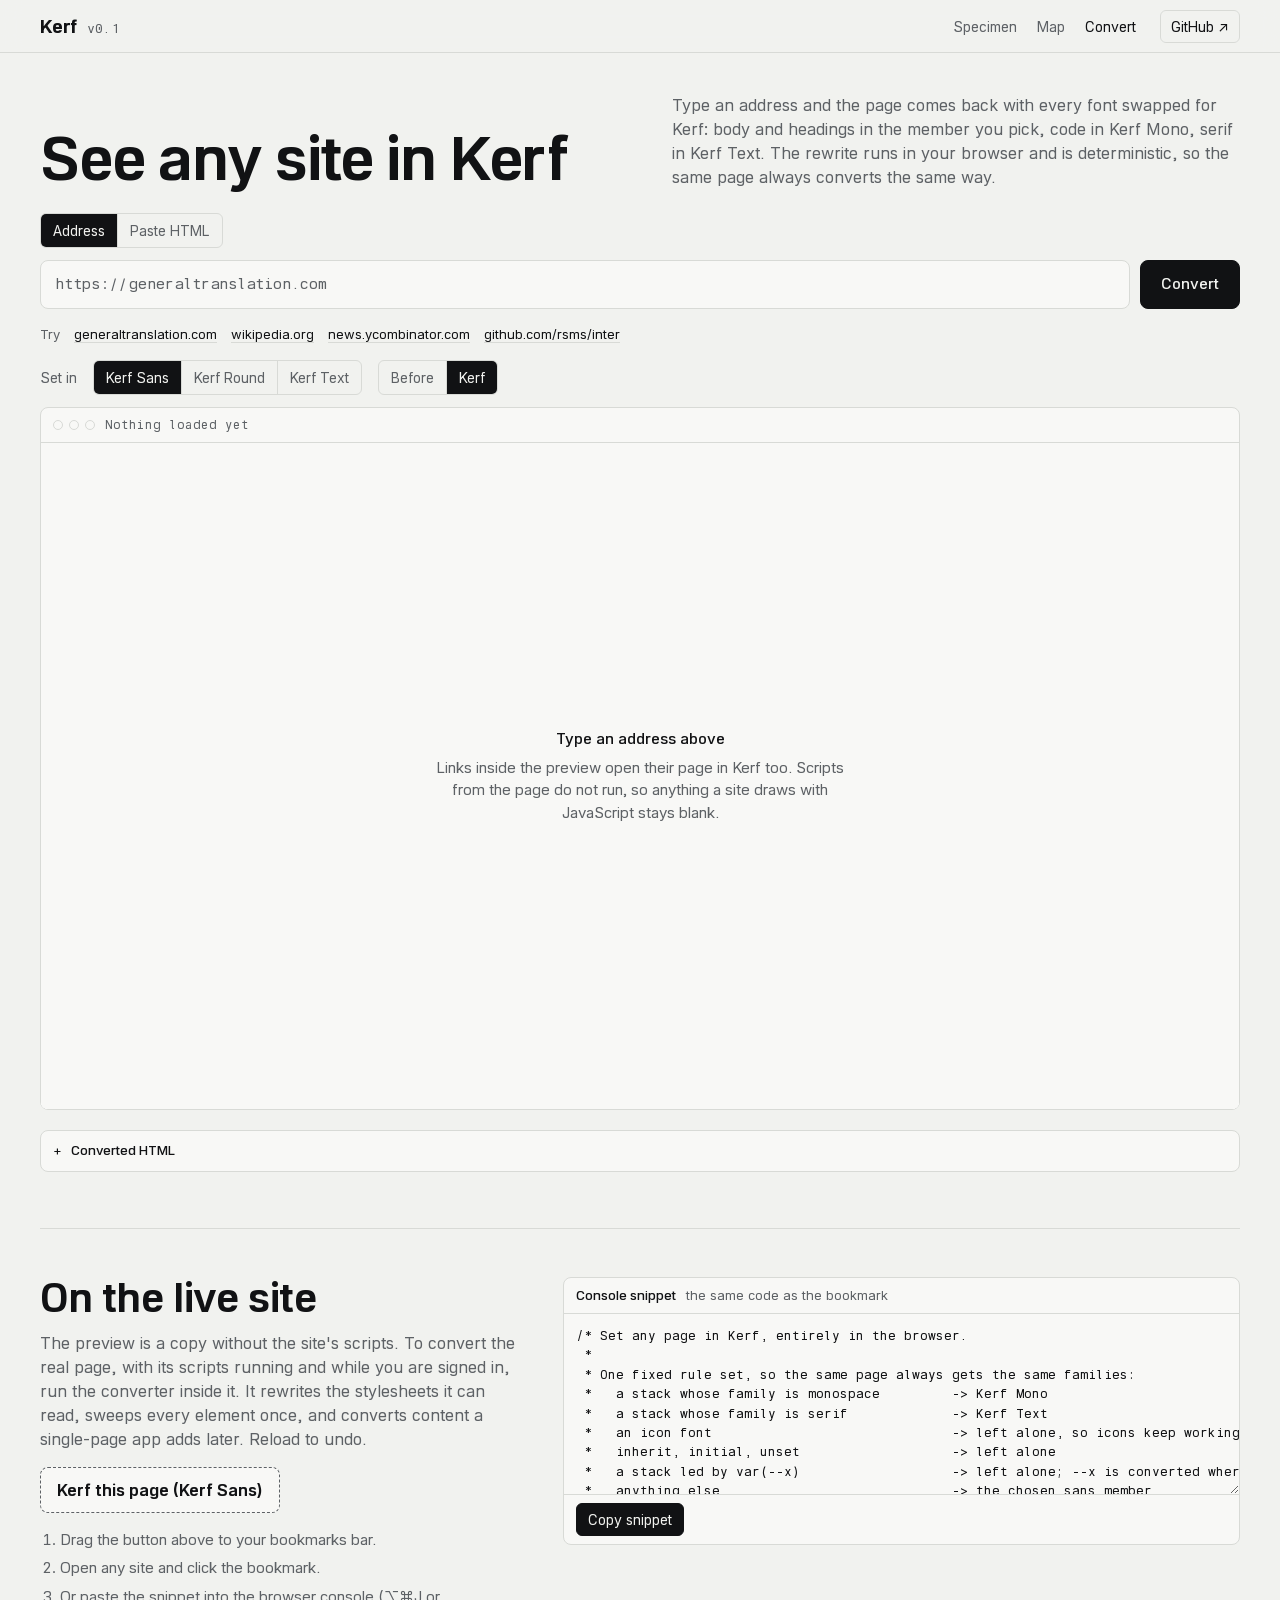
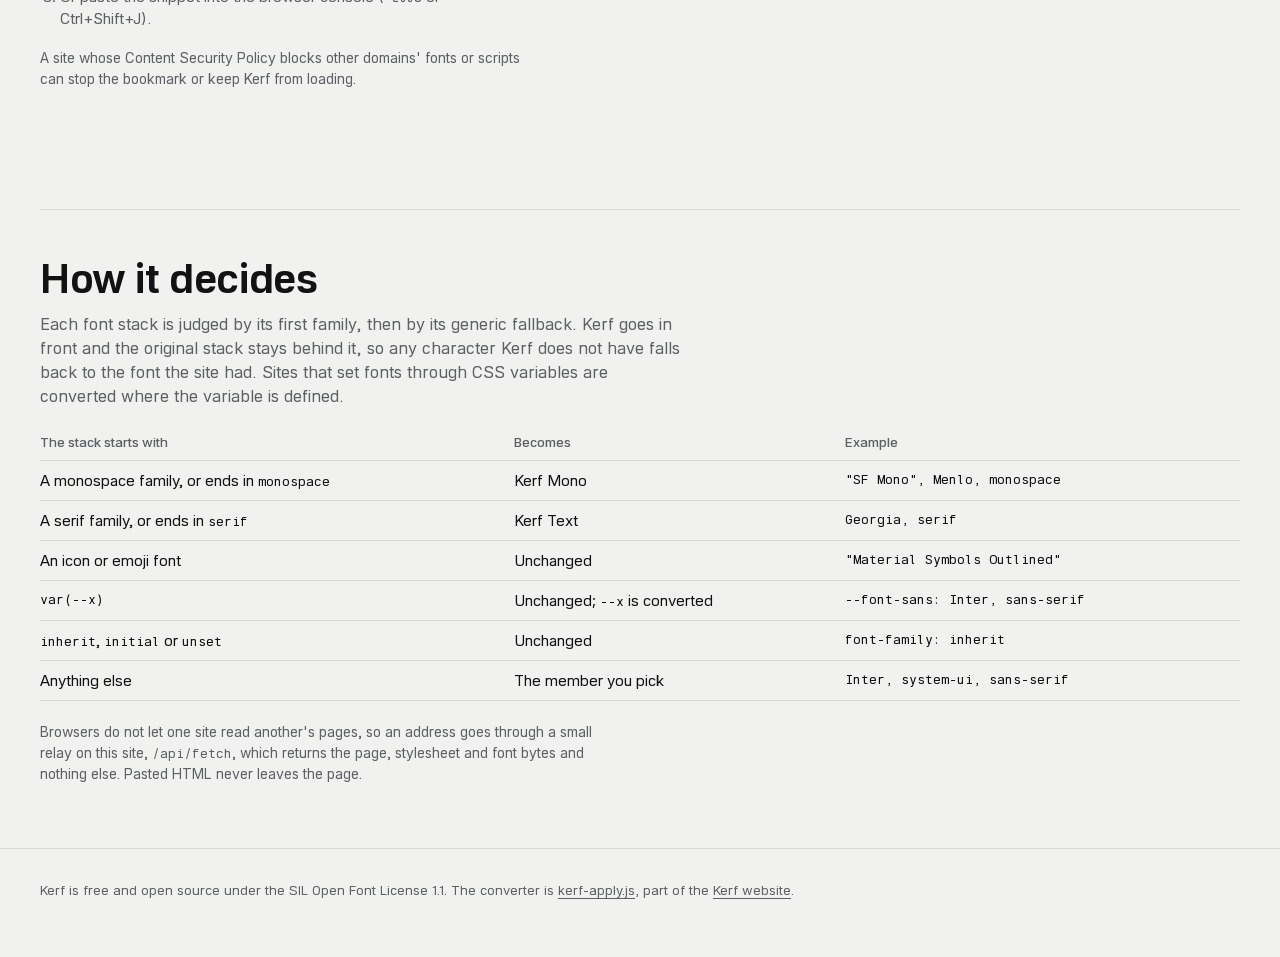
==== convert-page.html @ bd07216b "Convert: see any site in Kerf /convert takes an address (or pasted HTML) and shows the page with its" ====
<title>Kerf Converter</title>
<style>
/* Layout: an address bar over a browser frame. Type a site, see it in Kerf,
   flip back to compare. Pasted HTML, the bookmark and the rules sit below.
   Same tokens as the specimen. */
:root {
  --sheet: #f1f2ef;
  --panel: #f8f8f6;
  --ink: #111214;
  --ink-2: #5d6165;
  --rule: #d8dad6;
  --cut: #d92d20;
  --score: #2457c5;
  --sans: "Kerf Sans", ui-sans-serif, system-ui, -apple-system, "Segoe UI", sans-serif;
  --mono: "Kerf Mono", ui-monospace, "SFMono-Regular", Menlo, Consolas, monospace;
  --gutter: clamp(16px, 4vw, 40px);
}
@media (prefers-color-scheme: dark) {
  :root:not([data-theme="light"]) {
    --sheet: #0e0f10; --panel: #151618; --ink: #ebece9; --ink-2: #9a9ea2;
    --rule: #26282b; --cut: #ff5246; --score: #6c94ff; color-scheme: dark;
  }
}
:root[data-theme="dark"] {
  --sheet: #0e0f10; --panel: #151618; --ink: #ebece9; --ink-2: #9a9ea2;
  --rule: #26282b; --cut: #ff5246; --score: #6c94ff; color-scheme: dark;
}
@font-face { font-family: "Kerf Sans"; src: url("fonts/KerfSans.woff2") format("woff2"); font-weight: 100 900; font-display: swap; }
@font-face { font-family: "Kerf Mono"; src: url("fonts/KerfMono.woff2") format("woff2"); font-weight: 100 700; font-display: swap; }

* { box-sizing: border-box; }
[hidden] { display: none !important; }
body { margin: 0; background: var(--sheet); color: var(--ink); font-family: var(--sans); line-height: 1.5; -webkit-font-smoothing: antialiased; }
a { color: inherit; text-underline-offset: 3px; text-decoration-thickness: 1px; }
a:hover { color: var(--cut); }
:focus-visible { outline: 2px solid var(--score); outline-offset: 2px; }
.wrap { max-width: 1280px; margin-inline: auto; padding-inline: var(--gutter); }

.top { position: sticky; top: env(safe-area-inset-top, 0px); z-index: 10; background: color-mix(in srgb, var(--sheet) 88%, transparent); backdrop-filter: blur(10px); border-bottom: 1px solid var(--rule); }
.top .wrap { display: flex; align-items: center; gap: 24px; height: 52px; }
.brand { display: flex; align-items: baseline; gap: 10px; text-decoration: none; }
.brand b { font-weight: 650; font-size: 1.125rem; letter-spacing: -0.01em; }
.brand span { font-family: var(--mono); font-size: 0.8125rem; color: var(--ink-2); }
.top nav { display: flex; gap: 20px; margin-left: auto; font-size: 0.875rem; }
.top nav a { text-decoration: none; color: var(--ink-2); }
.top nav a[aria-current="page"], .top nav a:hover { color: var(--ink); }
.top .gh { font-size: 0.875rem; text-decoration: none; border: 1px solid var(--rule); border-radius: 6px; padding: 5px 10px; }
@media (max-width: 640px) { .top nav { gap: 14px; } .top .gh { display: none; } }

.intro { display: grid; grid-template-columns: minmax(0, 6fr) minmax(0, 6fr); gap: 20px 64px; padding-block: 40px 24px; align-items: end; }
.intro h1 { font-size: clamp(2.25rem, 5vw, 3.75rem); line-height: 1.02; font-weight: 600; letter-spacing: -0.02em; margin: 0; text-wrap: balance; }
.intro p { margin: 0; color: var(--ink-2); max-width: 58ch; }
@media (max-width: 860px) { .intro { grid-template-columns: 1fr; } }

.go { display: flex; gap: 10px; align-items: stretch; }
.address { flex: 1; min-width: 0; display: flex; align-items: center; border: 1px solid var(--rule); border-radius: 8px; background: var(--panel); padding-left: 14px; }
.address:focus-within { border-color: var(--ink); }
.address span { font-family: var(--mono); font-size: 0.9375rem; color: var(--ink-2); }
.address input { flex: 1; min-width: 0; border: 0; background: transparent; font: inherit; font-family: var(--mono); font-size: 0.9375rem; color: var(--ink); padding: 12px 12px 12px 2px; outline: none; }
.btn { font: inherit; font-size: 0.875rem; color: inherit; background: var(--panel); border: 1px solid var(--rule); border-radius: 6px; padding: 5px 11px; cursor: pointer; text-decoration: none; display: inline-flex; align-items: center; gap: 6px; }
.btn:hover { border-color: var(--ink); color: inherit; }
.btn.primary { background: var(--ink); color: var(--sheet); border-color: var(--ink); }
.btn.primary:hover { color: var(--sheet); }
.go .btn { border-radius: 8px; padding-inline: 20px; font-size: 0.9375rem; font-weight: 500; }
.go .btn[disabled] { opacity: 0.5; cursor: progress; }
.picks { display: flex; flex-wrap: wrap; gap: 6px 14px; margin-top: 10px; font-size: 0.8125rem; color: var(--ink-2); }
.picks button { font: inherit; color: var(--ink); background: none; border: 0; padding: 0; cursor: pointer; text-decoration: underline; text-underline-offset: 3px; text-decoration-color: var(--rule); }
.picks button:hover { color: var(--cut); text-decoration-color: currentColor; }

.paste { display: grid; grid-template-columns: minmax(0, 1fr); border: 1px solid var(--rule); border-radius: 8px; background: var(--panel); overflow: hidden; }
textarea, .paste input { font-family: var(--mono); font-size: 12.5px; line-height: 1.55; color: var(--ink); background: transparent; border: 0; padding: 12px; outline: none; resize: vertical; width: 100%; tab-size: 2; }
.paste textarea { min-height: 220px; white-space: pre; }
.paste input { border-top: 1px solid var(--rule); font-size: 12px; padding: 9px 12px; }
::placeholder { color: var(--ink-2); }

.bar { display: flex; flex-wrap: wrap; gap: 10px 16px; align-items: center; padding-block: 16px 12px; font-size: 0.875rem; }
.bar .label { color: var(--ink-2); }
.seg { display: inline-flex; border: 1px solid var(--rule); border-radius: 6px; overflow: hidden; }
.seg button { background: none; border: 0; padding: 6px 12px; cursor: pointer; font: inherit; font-size: 0.875rem; color: var(--ink-2); }
.seg button + button { border-left: 1px solid var(--rule); }
.seg button[aria-pressed="true"] { background: var(--ink); color: var(--sheet); }
.seg button:hover:not([aria-pressed="true"]) { color: var(--ink); }
.stats { margin-left: auto; font-family: var(--mono); font-size: 0.75rem; color: var(--ink-2); text-align: right; }

.panel { border: 1px solid var(--rule); border-radius: 8px; background: var(--panel); overflow: hidden; display: flex; flex-direction: column; min-width: 0; }
.panel > header { display: flex; align-items: center; gap: 10px; padding: 8px 12px; border-bottom: 1px solid var(--rule); font-size: 0.8125rem; color: var(--ink-2); min-width: 0; }
.panel > header b { font-weight: 500; color: var(--ink); }
.where { font-family: var(--mono); font-size: 0.75rem; overflow: hidden; text-overflow: ellipsis; white-space: nowrap; min-width: 0; flex: 1; }
.dots { display: flex; gap: 6px; flex: none; }
.dots i { width: 10px; height: 10px; border-radius: 50%; border: 1px solid var(--rule); }
.stage { position: relative; height: max(480px, 74vh); background: #fff; }
.stage iframe { position: absolute; inset: 0; width: 100%; height: 100%; border: 0; background: #fff; }
.stage iframe[data-off] { visibility: hidden; }
.note { position: absolute; inset: 0; display: grid; place-items: center; padding: 24px; text-align: center; background: var(--panel); font-size: 0.9375rem; }
.note p { margin: 0; max-width: 46ch; color: var(--ink-2); }
.note b { display: block; color: var(--ink); font-weight: 500; margin-bottom: 6px; }
.note .bar-run { width: 160px; height: 2px; margin: 14px auto 0; background: var(--rule); overflow: hidden; }
.note .bar-run::after { content: ""; display: block; width: 40%; height: 100%; background: var(--ink); animation: run 0.9s linear infinite; }
@keyframes run { from { transform: translateX(-100%); } to { transform: translateX(250%); } }
@media (prefers-reduced-motion: reduce) { .note .bar-run::after { animation: none; width: 100%; } }

details.panel { margin-top: 20px; }
details.panel > summary { list-style: none; cursor: pointer; display: flex; gap: 10px; align-items: center; padding: 10px 12px; font-size: 0.8125rem; color: var(--ink-2); }
details.panel > summary::-webkit-details-marker { display: none; }
details.panel > summary b { font-weight: 500; color: var(--ink); }
details.panel > summary::before { content: "+"; font-family: var(--mono); color: var(--ink); width: 1ch; }
details.panel[open] > summary::before { content: "−"; }
details.panel[open] > summary { border-bottom: 1px solid var(--rule); }
.out textarea { min-height: 260px; resize: vertical; white-space: pre; }
.out footer { display: flex; gap: 8px; padding: 8px 12px; border-top: 1px solid var(--rule); }

section.plate { border-top: 1px solid var(--rule); padding-block: 48px; margin-top: 56px; }
.plate h2 { font-size: clamp(1.75rem, 3.4vw, 2.5rem); line-height: 1.05; font-weight: 600; letter-spacing: -0.01em; margin: 0 0 12px; }
.plate p { margin: 0 0 16px; color: var(--ink-2); max-width: 64ch; }
.live { display: grid; grid-template-columns: minmax(0, 5fr) minmax(0, 7fr); gap: 20px 40px; align-items: start; }
.bookmarklet { display: inline-flex; align-items: center; gap: 8px; font-weight: 600; text-decoration: none; padding: 10px 16px; border-radius: 8px; border: 1.5px dashed var(--ink-2); background: var(--panel); cursor: grab; }
.bookmarklet:hover { border-color: var(--cut); color: var(--ink); }
.steps { margin: 16px 0 0; padding-left: 20px; color: var(--ink-2); font-size: 0.9375rem; display: grid; gap: 6px; }
@media (max-width: 900px) { .live { grid-template-columns: 1fr; } }
table { border-collapse: collapse; width: 100%; font-size: 0.9375rem; }
th, td { text-align: left; padding: 10px 12px 10px 0; border-bottom: 1px solid var(--rule); vertical-align: top; }
th { font-weight: 500; color: var(--ink-2); font-size: 0.8125rem; }
td code, p code { font-family: var(--mono); font-size: 0.8125rem; }
.table-scroll { overflow-x: auto; }
footer.page { border-top: 1px solid var(--rule); padding-block: 32px 56px; font-size: 0.8125rem; color: var(--ink-2); }
@media (max-width: 640px) { .stats { margin-left: 0; text-align: left; flex-basis: 100%; } .go .btn { padding-inline: 14px; } }
</style>

<header class="top">
  <div class="wrap">
    <a class="brand" href="/"><b>Kerf</b><span>v0.1</span></a>
    <nav aria-label="Pages">
      <a href="/">Specimen</a>
      <a href="/map">Map</a>
      <a href="/convert" aria-current="page">Convert</a>
    </nav>
    <a class="gh" href="https://github.com/Kevin-Liu-01/Kerf" target="_blank" rel="noopener">GitHub ↗</a>
  </div>
</header>

<main>
  <div class="wrap intro">
    <h1>See any site in Kerf</h1>
    <p>Type an address and the page comes back with every font swapped for Kerf: body and headings in the member you pick, code in Kerf Mono, serif in Kerf Text. The rewrite runs in your browser and is deterministic, so the same page always converts the same way.</p>
  </div>

  <div class="wrap">
    <div class="seg" role="group" aria-label="Source" id="mode" style="margin-bottom: 12px">
      <button type="button" data-v="url" aria-pressed="true">Address</button>
      <button type="button" data-v="html" aria-pressed="false">Paste HTML</button>
    </div>

    <div id="by-url">
      <form class="go" id="go" autocomplete="off">
        <label class="address"><span>https://</span><input id="url" type="text" inputmode="url" spellcheck="false" placeholder="generaltranslation.com" aria-label="Site address"></label>
        <button class="btn primary" type="submit" id="go-btn">Convert</button>
      </form>
      <div class="picks"><span>Try</span>
        <button type="button" data-url="generaltranslation.com">generaltranslation.com</button>
        <button type="button" data-url="en.wikipedia.org/wiki/Typeface">wikipedia.org</button>
        <button type="button" data-url="news.ycombinator.com">news.ycombinator.com</button>
        <button type="button" data-url="github.com/rsms/inter">github.com/rsms/inter</button>
      </div>
    </div>

    <div id="by-html" hidden>
      <div class="paste">
        <textarea id="input" spellcheck="false" aria-label="HTML to convert" placeholder="Paste a page's HTML (View Source, then copy all) or any fragment."></textarea>
        <input type="url" id="base" placeholder="The page's address (optional), so its linked stylesheets, images and fonts load too" aria-label="Page address for relative links">
      </div>
    </div>

    <div class="bar">
      <span class="label">Set in</span>
      <div class="seg" role="group" aria-label="Kerf member for body text" id="member">
        <button type="button" data-v="sans" aria-pressed="true">Kerf Sans</button>
        <button type="button" data-v="round" aria-pressed="false">Kerf Round</button>
        <button type="button" data-v="text" aria-pressed="false">Kerf Text</button>
      </div>
      <div class="seg" role="group" aria-label="Before or after" id="view">
        <button type="button" data-v="before" aria-pressed="false">Before</button>
        <button type="button" data-v="after" aria-pressed="true">Kerf</button>
      </div>
      <span class="stats" id="stats" aria-live="polite"></span>
    </div>

    <div class="panel">
      <header><span class="dots" aria-hidden="true"><i></i><i></i><i></i></span><span class="where" id="where">Nothing loaded yet</span><a class="btn" id="original" href="#" target="_blank" rel="noopener" hidden>Original ↗</a></header>
      <div class="stage">
        <iframe id="after" sandbox="allow-scripts" title="The page in Kerf"></iframe>
        <iframe id="before" sandbox="allow-scripts" title="The page as it was" data-off></iframe>
        <div class="note" id="note"><div><b>Type an address above</b><p>Links inside the preview open their page in Kerf too. Scripts from the page do not run, so anything a site draws with JavaScript stays blank.</p></div></div>
      </div>
    </div>

    <details class="panel out" id="code">
      <summary><b>Converted HTML</b><span id="code-size"></span></summary>
      <textarea id="output" readonly spellcheck="false" aria-label="Converted HTML"></textarea>
      <footer>
        <button class="btn primary" type="button" id="copy-out">Copy HTML</button>
        <a class="btn" id="download" download="kerf.html" href="#">Download .html</a>
      </footer>
    </details>

    <section class="plate" id="live">
      <div class="live">
        <div>
          <h2>On the live site</h2>
          <p>The preview is a copy without the site's scripts. To convert the real page, with its scripts running and while you are signed in, run the converter inside it. It rewrites the stylesheets it can read, sweeps every element once, and converts content a single-page app adds later. Reload to undo.</p>
          <a class="bookmarklet" id="bookmarklet" href="#">Kerf this page</a>
          <ol class="steps">
            <li>Drag the button above to your bookmarks bar.</li>
            <li>Open any site and click the bookmark.</li>
            <li>Or paste the snippet into the browser console (⌥⌘J or Ctrl+Shift+J).</li>
          </ol>
          <p style="margin-top: 16px; font-size: 0.875rem">A site whose Content Security Policy blocks other domains' fonts or scripts can stop the bookmark or keep Kerf from loading.</p>
        </div>
        <div class="panel out">
          <header><b>Console snippet</b><span>the same code as the bookmark</span></header>
          <textarea id="snippet" readonly spellcheck="false" aria-label="Console snippet" style="min-height: 180px"></textarea>
          <footer><button class="btn primary" type="button" id="copy-snippet">Copy snippet</button></footer>
        </div>
      </div>
    </section>

    <section class="plate" id="rules">
      <h2>How it decides</h2>
      <p>Each font stack is judged by its first family, then by its generic fallback. Kerf goes in front and the original stack stays behind it, so any character Kerf does not have falls back to the font the site had. Sites that set fonts through CSS variables are converted where the variable is defined.</p>
      <div class="table-scroll">
        <table>
          <thead><tr><th>The stack starts with</th><th>Becomes</th><th>Example</th></tr></thead>
          <tbody>
            <tr><td>A monospace family, or ends in <code>monospace</code></td><td>Kerf Mono</td><td><code>"SF Mono", Menlo, monospace</code></td></tr>
            <tr><td>A serif family, or ends in <code>serif</code></td><td>Kerf Text</td><td><code>Georgia, serif</code></td></tr>
            <tr><td>An icon or emoji font</td><td>Unchanged</td><td><code>"Material Symbols Outlined"</code></td></tr>
            <tr><td><code>var(--x)</code></td><td>Unchanged; <code>--x</code> is converted</td><td><code>--font-sans: Inter, sans-serif</code></td></tr>
            <tr><td><code>inherit</code>, <code>initial</code> or <code>unset</code></td><td>Unchanged</td><td><code>font-family: inherit</code></td></tr>
            <tr><td>Anything else</td><td>The member you pick</td><td><code>Inter, system-ui, sans-serif</code></td></tr>
          </tbody>
        </table>
      </div>
      <p style="margin-top: 20px; font-size: 0.875rem">Browsers do not let one site read another's pages, so an address goes through a small relay on this site, <code>/api/fetch</code>, which returns the page, stylesheet and font bytes and nothing else. Pasted HTML never leaves the page.</p>
    </section>
  </div>
</main>
<footer class="page"><div class="wrap">Kerf is free and open source under the SIL Open Font License 1.1. The converter is <a href="kerf-apply.js">kerf-apply.js</a>, part of the <a href="https://github.com/Kevin-Liu-01/Kerf-Website">Kerf website</a>.</div></footer>

<script src="kerf-apply.js"></script>
<script>
(() => {
  const $ = (s) => document.querySelector(s);
  const K = window.KerfConvert;
  const RELAY = new URL("/api/fetch", location.href).href;
  const FONTS = new URL("/fonts/", location.href).href;
  const state = { mode: "url", member: "sans", view: "after", source: null, scroll: 0 };
  const cache = new Map(); // absolute URL -> Promise<{ text, url, bytes } | null>
  let applySource = "";
  let token = 0;

  const relayed = (url) => `${RELAY}?url=${encodeURIComponent(url)}`;

  // pages and stylesheets come back as bytes; decode them with the charset the site declared
  async function relay(url) {
    const r = await fetch(relayed(url));
    if (!r.ok) throw new Error((await r.text()) || `The relay answered ${r.status}.`);
    const bytes = await r.arrayBuffer();
    let charset = /charset=([\w-]+)/i.exec(r.headers.get("content-type") || "")?.[1];
    if (!charset) charset = /<meta[^>]+charset=["']?([\w-]+)/i.exec(new TextDecoder("latin1").decode(bytes.slice(0, 2048)))?.[1];
    let text;
    try { text = new TextDecoder(charset || "utf-8").decode(bytes); } catch { text = new TextDecoder().decode(bytes); }
    return { text, url: r.headers.get("x-final-url") || url, bytes: bytes.byteLength };
  }
  const sheet = (url) => {
    if (!cache.has(url)) cache.set(url, relay(url).catch(() => null));
    return cache.get(url);
  };

  async function sheetsFor(html, base) {
    const doc = new DOMParser().parseFromString(html, "text/html");
    const own = doc.querySelector("base[href]")?.getAttribute("href");
    const b = new URL(own || "", base).href;
    const hrefs = [...doc.querySelectorAll('link[rel~="stylesheet" i][href]')]
      .map((l) => { try { return new URL(l.getAttribute("href"), b).href; } catch { return null; } })
      .filter((u) => u && /^https?:/.test(u));
    const got = await Promise.all(hrefs.map(sheet));
    const sheets = new Map();
    let bytes = 0;
    hrefs.forEach((h, i) => { if (got[i]) { sheets.set(h, got[i].text); bytes += got[i].bytes; } });
    return { sheets, bytes, linked: hrefs.length };
  }

  function normalize(raw) {
    let s = raw.trim();
    if (!s) return null;
    if (!/^https?:\/\//i.test(s)) s = "https://" + s.replace(/^\/+/, "");
    try { const u = new URL(s); return /\./.test(u.hostname) ? u.href : null; } catch { return null; }
  }

  function note(title, text, busy) {
    $("#note").hidden = false;
    $("#note").innerHTML = `<div><b></b><p></p>${busy ? '<div class="bar-run"></div>' : ""}</div>`;
    $("#note b").textContent = title;
    $("#note p").textContent = text || "";
  }

  async function loadURL(raw, push = true) {
    const url = normalize(raw);
    if (!url) { note("That does not look like an address", "Try something like generaltranslation.com."); return; }
    const mine = ++token;
    $("#url").value = url.replace(/^https:\/\//, "").replace(/\/$/, "");
    $("#go-btn").disabled = true;
    note(`Fetching ${new URL(url).host}`, "The page, then its stylesheets.", true);
    try {
      const page = await relay(url);
      const { sheets, bytes, linked } = await sheetsFor(page.text, page.url);
      if (mine !== token) return;
      state.source = { html: page.text, base: page.url, sheets, bytes: page.bytes + bytes, linked };
      state.scroll = 0;
      if (push) {
        const q = new URLSearchParams({ url: page.url.replace(/^https:\/\//, "") });
        if (state.member !== "sans") q.set("kerf", state.member);
        history.replaceState(null, "", `?${q}`);
      }
      render(true);
    } catch (e) {
      if (mine !== token) return;
      note(`Could not convert ${new URL(url).host}`, `${e.message} Some sites refuse automated requests; paste the page's HTML instead, or use the bookmark below on the live site.`);
    } finally {
      if (mine === token) $("#go-btn").disabled = false;
    }
  }

  let pasteTimer = 0;
  async function loadPaste() {
    const html = $("#input").value;
    const mine = ++token;
    if (!html.trim()) { state.source = null; note("Paste some HTML", "A whole page or a fragment."); $("#stats").textContent = ""; return; }
    const base = normalize($("#base").value || "");
    const extra = base ? await sheetsFor(html, base) : { sheets: new Map(), bytes: 0, linked: 0 };
    if (mine !== token) return;
    state.source = { html, base, ...extra, bytes: html.length + extra.bytes };
    render(true);
  }

  // Inside the preview: report scrolling, accept a scroll position, and send link
  // clicks back here so the next page converts too.
  const FRAME_SCRIPT = `(()=>{let t=0;addEventListener("scroll",()=>{cancelAnimationFrame(t);t=requestAnimationFrame(()=>parent.postMessage({kerf:"scroll",y:scrollY},"*"))},{passive:true});
addEventListener("message",e=>{if(e.data&&e.data.kerf==="scrollTo")scrollTo(0,e.data.y)});
addEventListener("click",e=>{const a=e.target.closest&&e.target.closest("a[href]");if(!a)return;e.preventDefault();const h=a.getAttribute("href");
if(h.startsWith("#")){const t=document.getElementById(decodeURIComponent(h.slice(1)));if(t)t.scrollIntoView();return}
if(/^https?:/.test(a.href))parent.postMessage({kerf:"go",href:a.href},"*")},true)})();`;

  // the preview copy runs none of the page's scripts, handlers, refreshes or policies
  function previewDoc(doc, kerf) {
    doc.querySelectorAll('script, noscript, object, embed, meta[http-equiv], link[rel~="preload" i], link[rel~="modulepreload" i], link[rel~="prefetch" i]').forEach((n) => n.remove());
    for (const el of doc.querySelectorAll("*")) {
      for (const a of [...el.attributes]) if (/^on/i.test(a.name) || a.name === "integrity" || a.name === "crossorigin" || a.name === "nonce") el.removeAttribute(a.name);
    }
    const s = doc.createElement("script");
    s.textContent = FRAME_SCRIPT + (kerf && applySource
      ? `\n${applySource}\n;KerfConvert.apply(${JSON.stringify({ sans: state.member, fontBase: FONTS })});`
      : "");
    doc.body.append(s);
    return "<!doctype html>\n" + doc.documentElement.outerHTML;
  }

  let downloadURL = "";
  function render(fresh) {
    const src = state.source;
    if (!src) return;
    const opts = { sans: state.member, base: src.base, sheets: src.sheets, fontBase: FONTS, fontURL: src.base ? relayed : null };
    const t0 = performance.now();
    const after = K.rewriteHTML(src.html, opts);
    const ms = performance.now() - t0;
    $("#output").value = after.html;
    $("#code-size").textContent = `${(after.html.length / 1024).toFixed(0)} KB`;
    if (downloadURL) URL.revokeObjectURL(downloadURL);
    downloadURL = URL.createObjectURL(new Blob([after.html], { type: "text/html" }));
    $("#download").href = downloadURL;
    $("#download").download = `${src.base ? new URL(src.base).hostname : "page"}-kerf.html`;

    const counts = Object.entries(after.stats).filter(([k, v]) => v && k !== "icon").map(([k, v]) => `${v} ${k.replace("Kerf ", "")}`);
    $("#stats").textContent = `${counts.join(" · ") || "no font declarations"} · ${src.linked ? `${src.sheets.size}/${src.linked} stylesheets · ` : ""}${(src.bytes / 1024).toFixed(src.bytes < 10240 ? 1 : 0)} KB · converted in ${ms.toFixed(0)} ms`;

    $("#where").textContent = src.base || "Pasted HTML";
    $("#original").hidden = !src.base;
    if (src.base) $("#original").href = src.base;
    $("#note").hidden = true;
    $("#after").srcdoc = previewDoc(after.doc, true);
    if (fresh) $("#before").srcdoc = previewDoc(K.rewriteHTML(src.html, { ...opts, convert: false }).doc, false);
  }

  function show(view) {
    state.view = view;
    const on = view === "after" ? $("#after") : $("#before");
    const off = view === "after" ? $("#before") : $("#after");
    on.contentWindow?.postMessage({ kerf: "scrollTo", y: state.scroll }, "*");
    on.removeAttribute("data-off");
    off.setAttribute("data-off", "");
  }

  addEventListener("message", (e) => {
    const frames = [$("#after").contentWindow, $("#before").contentWindow];
    if (!frames.includes(e.source) || !e.data) return;
    if (e.data.kerf === "scroll") state.scroll = e.data.y;
    if (e.data.kerf === "go" && /^https?:\/\//.test(e.data.href)) { setMode("url"); loadURL(e.data.href); }
  });
  // a re-rendered frame returns to where the reader was
  for (const f of [$("#after"), $("#before")]) f.addEventListener("load", () => f.contentWindow.postMessage({ kerf: "scrollTo", y: state.scroll }, "*"));

  function liveCode() {
    const call = `KerfConvert.apply(${JSON.stringify({ sans: state.member })});`;
    $("#snippet").value = `${applySource}\n${call}`;
    $("#bookmarklet").href = "javascript:" + encodeURIComponent(`(()=>{${applySource}\n${call}})();void 0`);
    $("#bookmarklet").textContent = `Kerf this page (${K.MEMBERS[state.member]})`;
  }

  function press(group, value) {
    $(group).querySelectorAll("button[data-v]").forEach((b) => b.setAttribute("aria-pressed", b.dataset.v === value));
  }
  function setMode(mode) {
    state.mode = mode;
    press("#mode", mode);
    $("#by-url").hidden = mode !== "url";
    $("#by-html").hidden = mode !== "html";
  }
  function wire(group, fn) {
    $(group).addEventListener("click", (e) => {
      const b = e.target.closest("button[data-v]");
      if (!b) return;
      press(group, b.dataset.v);
      fn(b.dataset.v);
    });
  }
  wire("#mode", (v) => { setMode(v); (v === "html" ? $("#input") : $("#url")).focus(); });
  wire("#member", (v) => {
    state.member = v;
    const q = new URLSearchParams(location.search);
    if (v === "sans") q.delete("kerf"); else q.set("kerf", v);
    history.replaceState(null, "", q.toString() ? `?${q}` : location.pathname);
    render(false);
    liveCode();
  });
  wire("#view", show);
  $("#go").addEventListener("submit", (e) => { e.preventDefault(); loadURL($("#url").value); });
  document.querySelectorAll(".picks button").forEach((b) => b.addEventListener("click", () => loadURL(b.dataset.url)));
  const schedulePaste = () => { clearTimeout(pasteTimer); pasteTimer = setTimeout(loadPaste, 200); };
  $("#input").addEventListener("input", schedulePaste);
  $("#base").addEventListener("input", schedulePaste);
  $("#bookmarklet").addEventListener("click", (e) => e.preventDefault());
  function copier(button, source, label) {
    $(button).addEventListener("click", async () => {
      try { await navigator.clipboard.writeText($(source).value); $(button).textContent = "Copied"; }
      catch { $(source).select(); $(button).textContent = "Selected, press Copy"; }
      setTimeout(() => ($(button).textContent = label), 1600);
    });
  }
  copier("#copy-out", "#output", "Copy HTML");
  copier("#copy-snippet", "#snippet", "Copy snippet");

  const q = new URLSearchParams(location.search);
  if (K.MEMBERS[q.get("kerf")]) { state.member = q.get("kerf"); press("#member", state.member); }
  const ready = fetch($('script[src^="kerf-apply.js"]').getAttribute("src"))
    .then((r) => r.text())
    .then((t) => { applySource = t.trim(); liveCode(); });
  if (q.get("url")) ready.then(() => loadURL(q.get("url"), false));
})();
</script>
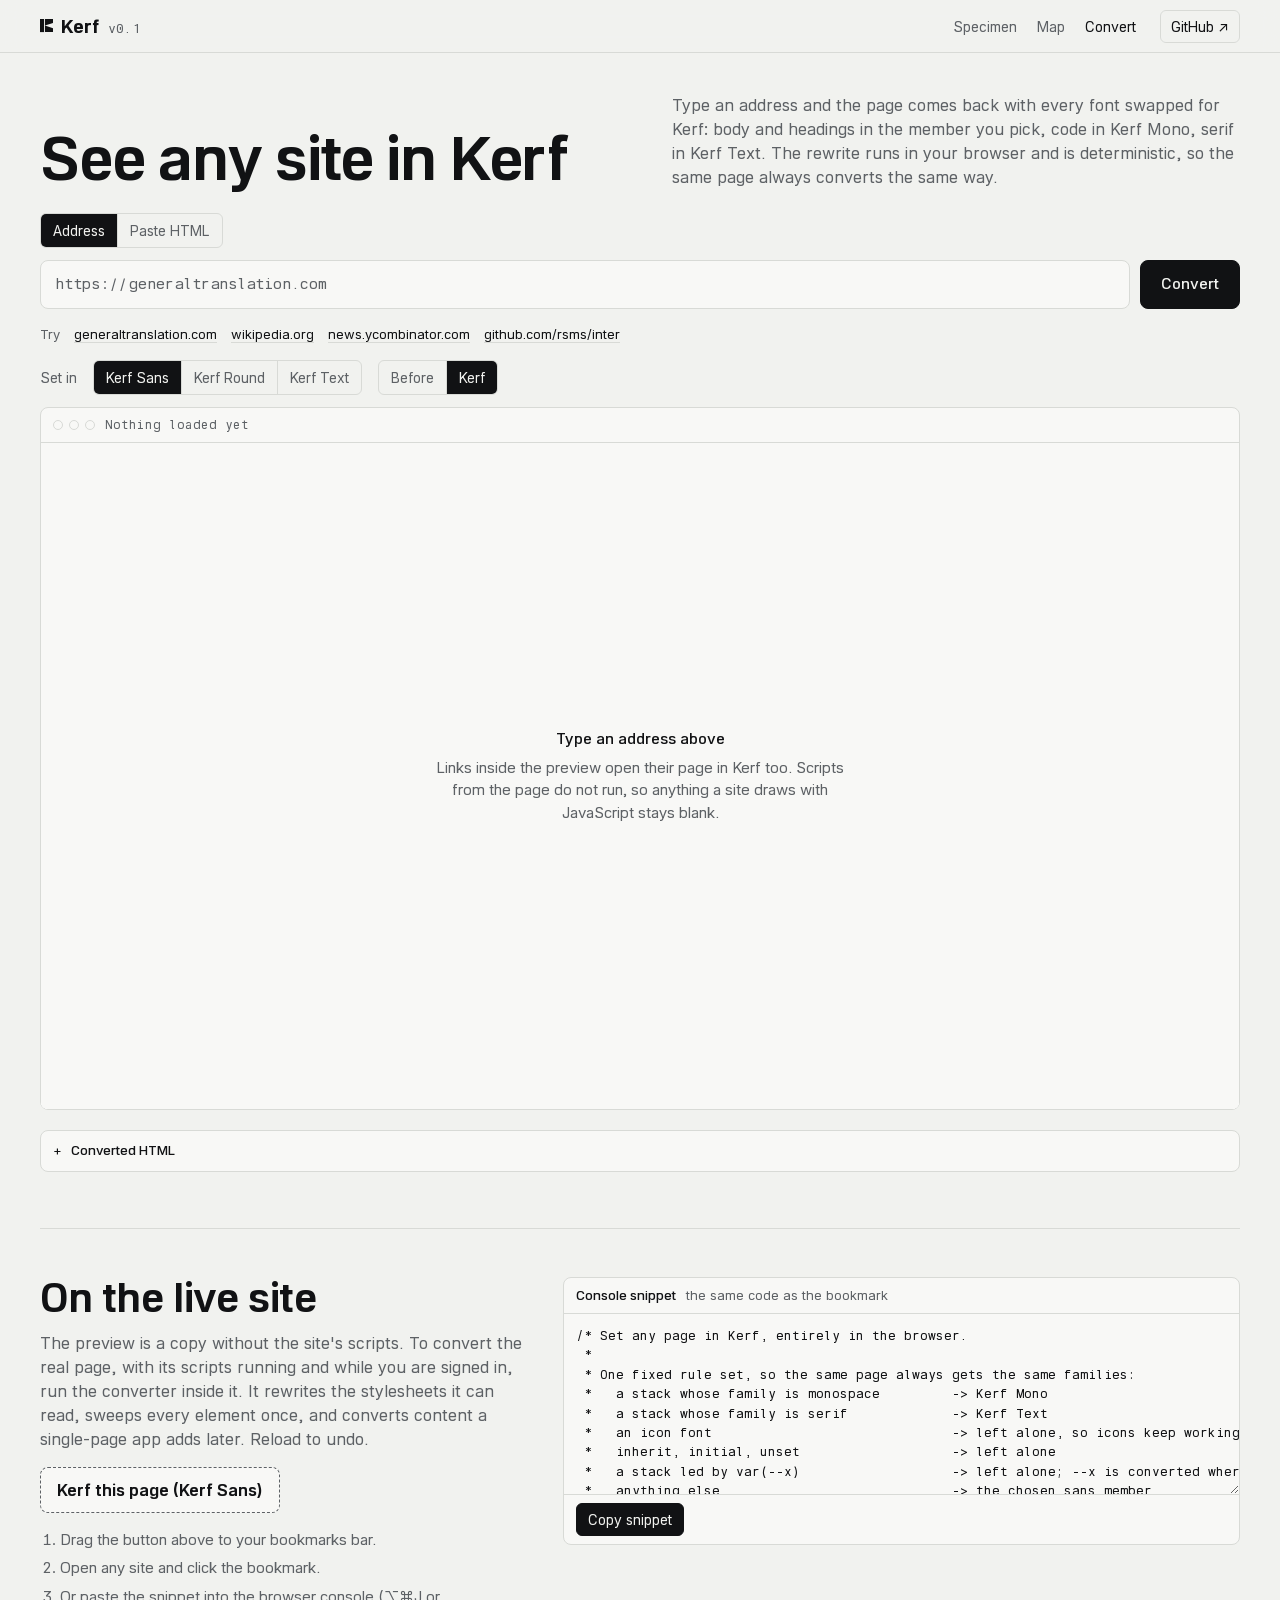
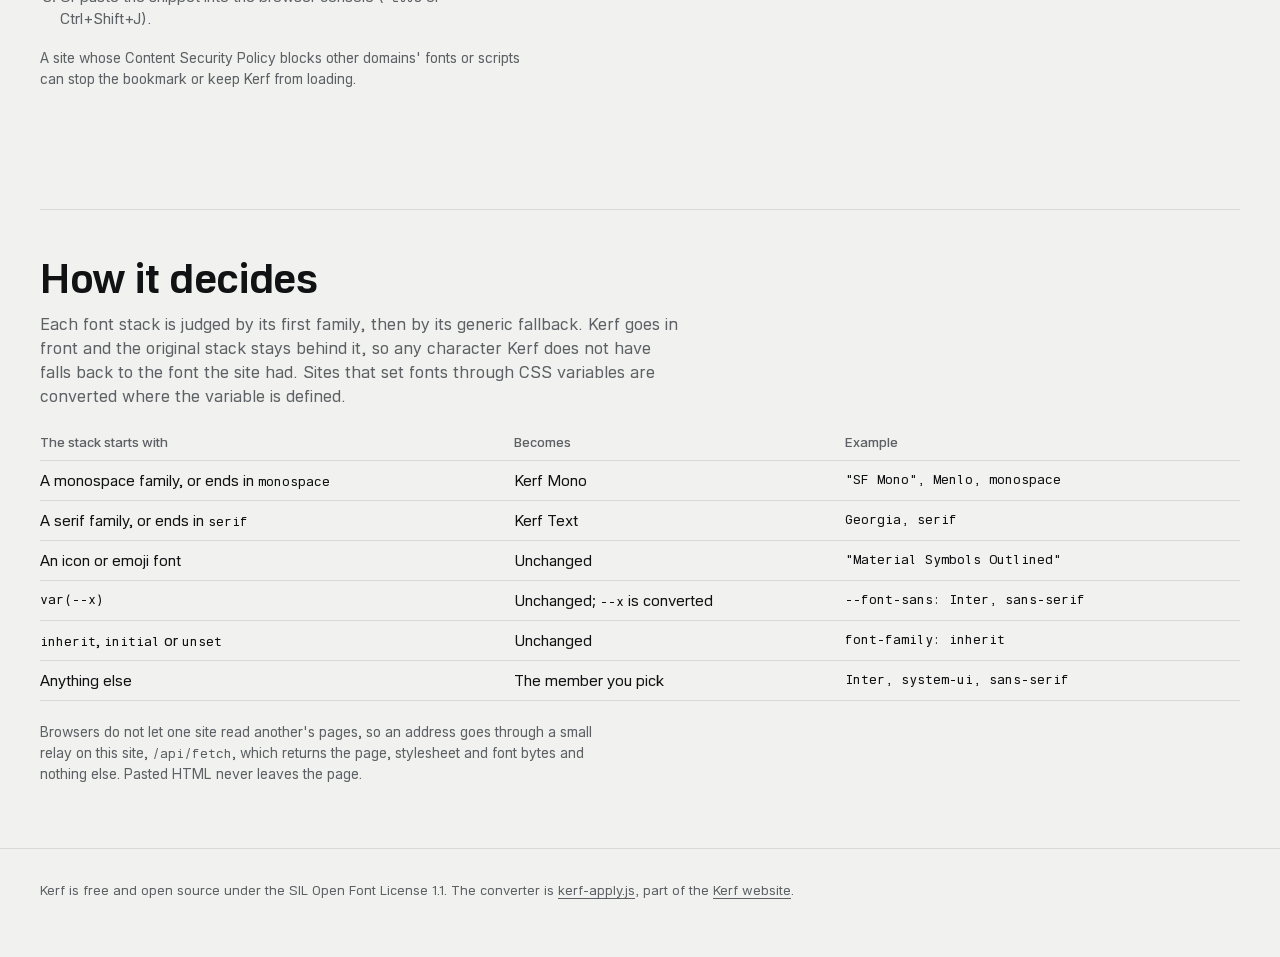
==== commit 5c7406ad: "Every script, small caps, code ligatures, logo, GLYPH label Fonts: each member is one family split b" ====
--- a/convert-page.html
+++ b/convert-page.html
@@ -1,4 +1,5 @@
 <title>Kerf Converter</title>
+<link rel="stylesheet" href="fonts/kerf.css">
 <style>
 /* Layout: an address bar over a browser frame. Type a site, see it in Kerf,
    flip back to compare. Pasted HTML, the bookmark and the rules sit below.
@@ -25,8 +26,6 @@
   --sheet: #0e0f10; --panel: #151618; --ink: #ebece9; --ink-2: #9a9ea2;
   --rule: #26282b; --cut: #ff5246; --score: #6c94ff; color-scheme: dark;
 }
-@font-face { font-family: "Kerf Sans"; src: url("fonts/KerfSans.woff2") format("woff2"); font-weight: 100 900; font-display: swap; }
-@font-face { font-family: "Kerf Mono"; src: url("fonts/KerfMono.woff2") format("woff2"); font-weight: 100 700; font-display: swap; }
 
 * { box-sizing: border-box; }
 [hidden] { display: none !important; }
@@ -40,6 +39,7 @@
 .top .wrap { display: flex; align-items: center; gap: 24px; height: 52px; }
 .brand { display: flex; align-items: baseline; gap: 10px; text-decoration: none; }
 .brand b { font-weight: 650; font-size: 1.125rem; letter-spacing: -0.01em; }
+.brand .mark { width: 0.82rem; height: 0.82rem; fill: currentColor; flex: none; margin-right: -2px; }
 .brand span { font-family: var(--mono); font-size: 0.8125rem; color: var(--ink-2); }
 .top nav { display: flex; gap: 20px; margin-left: auto; font-size: 0.875rem; }
 .top nav a { text-decoration: none; color: var(--ink-2); }
@@ -128,7 +128,7 @@
 
 <header class="top">
   <div class="wrap">
-    <a class="brand" href="/"><b>Kerf</b><span>v0.1</span></a>
+    <a class="brand" href="/"><svg class="mark" viewBox="0 0 100 100" aria-hidden="true"><path d="M0 0 L31 0 L31 100 L0 100 Z"/><path d="M38 0 L100 0 L100 30 L38 50 Z"/><path d="M38 50 L100 70 L100 100 L38 100 Z"/></svg><b>Kerf</b><span>v0.1</span></a>
     <nav aria-label="Pages">
       <a href="/">Specimen</a>
       <a href="/map">Map</a>
--- a/fonts/kerf.css
+++ b/fonts/kerf.css
@@ -0,0 +1,73 @@
+/* Kerf web fonts, generated by tools/build_site.py in the Kerf repo */
+@font-face{font-family:"Kerf Sans";src:url("KerfSans.woff2?v=30804a8791") format("woff2");font-weight:100 900;font-display:swap;unicode-range:U+0-52F,U+1D00-27FA,U+2913,U+2A38-2B24,U+2C7C-2C7F,U+2DFF-2E18,U+A69F,U+A7FF,U+A92E,U+E000-E2DC,U+EE01-EEE1,U+F6C3,U+1F12F-1F16B,U+1F850-1F852}
+@font-face{font-family:"Kerf Sans";src:url("KerfSans-devanagari.woff2?v=220bf1a5f5") format("woff2");font-weight:100 900;font-display:swap;unicode-range:U+900-97F,U+1CD0-1CF9,U+A8E0-A8FF}
+@font-face{font-family:"Kerf Sans";src:url("KerfSans-arabic.woff2?v=663b2bdf7e") format("woff2");font-weight:100 900;font-display:swap;unicode-range:U+600-8FF,U+FB50-FEFF}
+@font-face{font-family:"Kerf Sans";src:url("KerfSans-bengali.woff2?v=d9824ffa0c") format("woff2");font-weight:100 900;font-display:swap;unicode-range:U+980-9FE}
+@font-face{font-family:"Kerf Sans";src:url("KerfSans-gurmukhi.woff2?v=ecd1f8ba24") format("woff2");font-weight:100 900;font-display:swap;unicode-range:U+A01-A76}
+@font-face{font-family:"Kerf Sans";src:url("KerfSans-gujarati.woff2?v=7f44ce1938") format("woff2");font-weight:100 900;font-display:swap;unicode-range:U+A81-AFF}
+@font-face{font-family:"Kerf Sans";src:url("KerfSans-oriya.woff2?v=5611ddfb9f") format("woff2");font-weight:100 900;font-display:swap;unicode-range:U+B01-B77}
+@font-face{font-family:"Kerf Sans";src:url("KerfSans-tamil.woff2?v=69dceeaafd") format("woff2");font-weight:100 900;font-display:swap;unicode-range:U+B82-BFA}
+@font-face{font-family:"Kerf Sans";src:url("KerfSans-telugu.woff2?v=c5568e317a") format("woff2");font-weight:100 900;font-display:swap;unicode-range:U+C00-C7F}
+@font-face{font-family:"Kerf Sans";src:url("KerfSans-kannada.woff2?v=716ab2e3be") format("woff2");font-weight:100 900;font-display:swap;unicode-range:U+C80-CF3}
+@font-face{font-family:"Kerf Sans";src:url("KerfSans-malayalam.woff2?v=72641beef0") format("woff2");font-weight:100 900;font-display:swap;unicode-range:U+D00-D7F}
+@font-face{font-family:"Kerf Sans";src:url("KerfSans-sinhala.woff2?v=9bce798e7a") format("woff2");font-weight:100 900;font-display:swap;unicode-range:U+D81-DF4,U+111E1-111F4}
+@font-face{font-family:"Kerf Sans";src:url("KerfSans-thai.woff2?v=a38ecfea7d") format("woff2");font-weight:100 900;font-display:swap;unicode-range:U+E01-E5B}
+@font-face{font-family:"Kerf Sans";src:url("KerfSans-lao.woff2?v=4e75d62354") format("woff2");font-weight:100 900;font-display:swap;unicode-range:U+E81-EDF}
+@font-face{font-family:"Kerf Sans";src:url("KerfSans-myanmar.woff2?v=fb3f823918") format("woff2");font-weight:100 900;font-display:swap;unicode-range:U+1000-109F,U+A9E0-AA7F}
+@font-face{font-family:"Kerf Sans";src:url("KerfSans-ethiopic.woff2?v=1c281566f0") format("woff2");font-weight:100 900;font-display:swap;unicode-range:U+1200-1399,U+2D80-2DDE,U+AB01-AB2E,U+1E7E0-1E7FE}
+@font-face{font-family:"Kerf Sans";src:url("KerfSans-hebrew.woff2?v=5ccadb4df5") format("woff2");font-weight:100 900;font-display:swap;unicode-range:U+591-5F4,U+FB1D-FB4F}
+@font-face{font-family:"Kerf Sans";src:url("KerfSans-armenian.woff2?v=9aaef2235a") format("woff2");font-weight:100 900;font-display:swap;unicode-range:U+531-58F,U+FB13-FB17}
+@font-face{font-family:"Kerf Sans";src:url("KerfSans-georgian.woff2?v=d8bbfff1dc") format("woff2");font-weight:100 900;font-display:swap;unicode-range:U+10A0-10FF,U+1C90-1CBF,U+2D00-2D2D}
+@font-face{font-family:"Kerf Sans";src:url("KerfSans-khmer.woff2?v=dd82e286c9") format("woff2");font-weight:100 900;font-display:swap;unicode-range:U+1780-17F9,U+19E0-19FF}
+@font-face{font-family:"Kerf Round";src:url("KerfRound.woff2?v=089dbe6eae") format("woff2");font-weight:100 900;font-display:swap;unicode-range:U+0-52F,U+1D00-27FA,U+2913,U+2A38-2B24,U+2C7C-2C7F,U+2DFF-2E18,U+A69F,U+A7FF,U+A92E,U+E000-E2DC,U+EE01-EEE1,U+F6C3,U+1F12F-1F16B,U+1F850-1F852}
+@font-face{font-family:"Kerf Round";src:url("KerfRound-devanagari.woff2?v=44d7844c03") format("woff2");font-weight:100 900;font-display:swap;unicode-range:U+900-97F,U+1CD0-1CF9,U+A8E0-A8FF}
+@font-face{font-family:"Kerf Round";src:url("KerfRound-arabic.woff2?v=7edf366ca0") format("woff2");font-weight:100 900;font-display:swap;unicode-range:U+600-8FF,U+FB50-FEFF}
+@font-face{font-family:"Kerf Round";src:url("KerfRound-bengali.woff2?v=9971320732") format("woff2");font-weight:100 900;font-display:swap;unicode-range:U+980-9FE}
+@font-face{font-family:"Kerf Round";src:url("KerfRound-gurmukhi.woff2?v=c3d4180a33") format("woff2");font-weight:100 900;font-display:swap;unicode-range:U+A01-A76}
+@font-face{font-family:"Kerf Round";src:url("KerfRound-gujarati.woff2?v=c21ab2cbf2") format("woff2");font-weight:100 900;font-display:swap;unicode-range:U+A81-AFF}
+@font-face{font-family:"Kerf Round";src:url("KerfRound-oriya.woff2?v=e2de78b3d0") format("woff2");font-weight:100 900;font-display:swap;unicode-range:U+B01-B77}
+@font-face{font-family:"Kerf Round";src:url("KerfRound-tamil.woff2?v=95d361e9a2") format("woff2");font-weight:100 900;font-display:swap;unicode-range:U+B82-BFA}
+@font-face{font-family:"Kerf Round";src:url("KerfRound-telugu.woff2?v=bfbeb1a6ec") format("woff2");font-weight:100 900;font-display:swap;unicode-range:U+C00-C7F}
+@font-face{font-family:"Kerf Round";src:url("KerfRound-kannada.woff2?v=e85cdf9835") format("woff2");font-weight:100 900;font-display:swap;unicode-range:U+C80-CF3}
+@font-face{font-family:"Kerf Round";src:url("KerfRound-malayalam.woff2?v=dcbeee34b5") format("woff2");font-weight:100 900;font-display:swap;unicode-range:U+D00-D7F}
+@font-face{font-family:"Kerf Round";src:url("KerfRound-sinhala.woff2?v=7c1fd9375a") format("woff2");font-weight:100 900;font-display:swap;unicode-range:U+D81-DF4,U+111E1-111F4}
+@font-face{font-family:"Kerf Round";src:url("KerfRound-thai.woff2?v=d621dc7a05") format("woff2");font-weight:100 900;font-display:swap;unicode-range:U+E01-E5B}
+@font-face{font-family:"Kerf Round";src:url("KerfRound-lao.woff2?v=330e1e4960") format("woff2");font-weight:100 900;font-display:swap;unicode-range:U+E81-EDF}
+@font-face{font-family:"Kerf Round";src:url("KerfRound-myanmar.woff2?v=d516278e4a") format("woff2");font-weight:100 900;font-display:swap;unicode-range:U+1000-109F,U+A9E0-AA7F}
+@font-face{font-family:"Kerf Round";src:url("KerfRound-ethiopic.woff2?v=ac8820715a") format("woff2");font-weight:100 900;font-display:swap;unicode-range:U+1200-1399,U+2D80-2DDE,U+AB01-AB2E,U+1E7E0-1E7FE}
+@font-face{font-family:"Kerf Round";src:url("KerfRound-hebrew.woff2?v=7f20f79e5b") format("woff2");font-weight:100 900;font-display:swap;unicode-range:U+591-5F4,U+FB1D-FB4F}
+@font-face{font-family:"Kerf Round";src:url("KerfRound-armenian.woff2?v=b37a8b5a3c") format("woff2");font-weight:100 900;font-display:swap;unicode-range:U+531-58F,U+FB13-FB17}
+@font-face{font-family:"Kerf Round";src:url("KerfRound-georgian.woff2?v=56c28e87b6") format("woff2");font-weight:100 900;font-display:swap;unicode-range:U+10A0-10FF,U+1C90-1CBF,U+2D00-2D2D}
+@font-face{font-family:"Kerf Round";src:url("KerfRound-khmer.woff2?v=36b025888c") format("woff2");font-weight:100 900;font-display:swap;unicode-range:U+1780-17F9,U+19E0-19FF}
+@font-face{font-family:"Kerf Text";src:url("KerfText.woff2?v=6da74e6a50") format("woff2");font-weight:100 900;font-display:swap;unicode-range:U+0-52F,U+1D00-27FA,U+2913,U+2A38-2B24,U+2C7C-2C7F,U+2DFF-2E18,U+A69F,U+A7FF,U+A92E,U+E000-E2DC,U+EE01-EEE1,U+F6C3,U+1F12F-1F16B,U+1F850-1F852}
+@font-face{font-family:"Kerf Text";src:url("KerfText-devanagari.woff2?v=59f7f46fb1") format("woff2");font-weight:100 900;font-display:swap;unicode-range:U+900-97F,U+1CD0-1CF9,U+A8E0-A8FF}
+@font-face{font-family:"Kerf Text";src:url("KerfText-arabic.woff2?v=6d81b3a176") format("woff2");font-weight:100 900;font-display:swap;unicode-range:U+600-8FF,U+FB50-FEFF}
+@font-face{font-family:"Kerf Text";src:url("KerfText-bengali.woff2?v=1abaa68a60") format("woff2");font-weight:100 900;font-display:swap;unicode-range:U+980-9FE}
+@font-face{font-family:"Kerf Text";src:url("KerfText-gurmukhi.woff2?v=8c1ecae242") format("woff2");font-weight:100 900;font-display:swap;unicode-range:U+A01-A76}
+@font-face{font-family:"Kerf Text";src:url("KerfText-gujarati.woff2?v=31d03a157c") format("woff2");font-weight:100 900;font-display:swap;unicode-range:U+A81-AFF}
+@font-face{font-family:"Kerf Text";src:url("KerfText-oriya.woff2?v=71b468de1d") format("woff2");font-weight:100 900;font-display:swap;unicode-range:U+B01-B77}
+@font-face{font-family:"Kerf Text";src:url("KerfText-tamil.woff2?v=0d89ccd9c2") format("woff2");font-weight:100 900;font-display:swap;unicode-range:U+B82-BFA}
+@font-face{font-family:"Kerf Text";src:url("KerfText-telugu.woff2?v=0ad2c1384c") format("woff2");font-weight:100 900;font-display:swap;unicode-range:U+C00-C7F}
+@font-face{font-family:"Kerf Text";src:url("KerfText-kannada.woff2?v=317cb9d2d1") format("woff2");font-weight:100 900;font-display:swap;unicode-range:U+C80-CF3}
+@font-face{font-family:"Kerf Text";src:url("KerfText-malayalam.woff2?v=0d815e5eeb") format("woff2");font-weight:100 900;font-display:swap;unicode-range:U+D00-D7F}
+@font-face{font-family:"Kerf Text";src:url("KerfText-sinhala.woff2?v=56770ffa85") format("woff2");font-weight:100 900;font-display:swap;unicode-range:U+D81-DF4,U+111E1-111F4}
+@font-face{font-family:"Kerf Text";src:url("KerfText-thai.woff2?v=211052bcb8") format("woff2");font-weight:100 900;font-display:swap;unicode-range:U+E01-E5B}
+@font-face{font-family:"Kerf Text";src:url("KerfText-lao.woff2?v=0e9e431e37") format("woff2");font-weight:100 900;font-display:swap;unicode-range:U+E81-EDF}
+@font-face{font-family:"Kerf Text";src:url("KerfText-myanmar.woff2?v=d9b0dbc9ef") format("woff2");font-weight:100 900;font-display:swap;unicode-range:U+1000-109F,U+A9E0-AA7F}
+@font-face{font-family:"Kerf Text";src:url("KerfText-ethiopic.woff2?v=5c385a113e") format("woff2");font-weight:100 900;font-display:swap;unicode-range:U+1200-1399,U+2D80-2DDE,U+AB01-AB2E,U+1E7E0-1E7FE}
+@font-face{font-family:"Kerf Text";src:url("KerfText-hebrew.woff2?v=f88328dcf3") format("woff2");font-weight:100 900;font-display:swap;unicode-range:U+591-5F4,U+FB1D-FB4F}
+@font-face{font-family:"Kerf Text";src:url("KerfText-armenian.woff2?v=b102c2dca7") format("woff2");font-weight:100 900;font-display:swap;unicode-range:U+531-58F,U+FB13-FB17}
+@font-face{font-family:"Kerf Text";src:url("KerfText-georgian.woff2?v=4facc851b1") format("woff2");font-weight:100 900;font-display:swap;unicode-range:U+10A0-10FF,U+1C90-1CBF,U+2D00-2D2D}
+@font-face{font-family:"Kerf Text";src:url("KerfText-khmer.woff2?v=2dcda24f58") format("woff2");font-weight:100 900;font-display:swap;unicode-range:U+1780-17F9,U+19E0-19FF}
+@font-face{font-family:"Kerf Mono";src:url("KerfMono.woff2?v=e1419b3d03") format("woff2");font-weight:100 700;font-display:swap;unicode-range:U+0-52F,U+1D00-27FA,U+2913,U+2A38-2B24,U+2C7C-2C7F,U+2DFF-2E18,U+A69F,U+A7FF,U+A92E,U+E000-E2DC,U+EE01-EEE1,U+F6C3,U+1F12F-1F16B,U+1F850-1F852}
+@font-face{font-family:"Kerf Mono";src:url("KerfMono-arabic.woff2?v=000d68769d") format("woff2");font-weight:100 700;font-display:swap;unicode-range:U+FEFF}
+@font-face{font-family:"Kerf Mono";src:url("KerfMono-thai.woff2?v=7db7004cfc") format("woff2");font-weight:100 700;font-display:swap;unicode-range:U+E3F}
+@font-face{font-family:"Kerf Sans";src:url("KerfCJKSC.woff2?v=de25a05e26") format("woff2");font-weight:100 900;font-display:swap;unicode-range:U+2E80-2FDF,U+3000-303F,U+3200-33FF,U+3400-4DBF,U+4E00-9FFF,U+F900-FAFF,U+FF00-FF60,U+FFE0-FFEF}
+@font-face{font-family:"Kerf Round";src:url("KerfCJKSC.woff2?v=de25a05e26") format("woff2");font-weight:100 900;font-display:swap;unicode-range:U+2E80-2FDF,U+3000-303F,U+3200-33FF,U+3400-4DBF,U+4E00-9FFF,U+F900-FAFF,U+FF00-FF60,U+FFE0-FFEF}
+@font-face{font-family:"Kerf Text";src:url("KerfCJKSC.woff2?v=de25a05e26") format("woff2");font-weight:100 900;font-display:swap;unicode-range:U+2E80-2FDF,U+3000-303F,U+3200-33FF,U+3400-4DBF,U+4E00-9FFF,U+F900-FAFF,U+FF00-FF60,U+FFE0-FFEF}
+@font-face{font-family:"Kerf Sans";src:url("KerfCJKJP.woff2?v=679bb88df3") format("woff2");font-weight:100 900;font-display:swap;unicode-range:U+3040-30FF,U+31F0-31FF,U+FF61-FF9F}
+@font-face{font-family:"Kerf Round";src:url("KerfCJKJP.woff2?v=679bb88df3") format("woff2");font-weight:100 900;font-display:swap;unicode-range:U+3040-30FF,U+31F0-31FF,U+FF61-FF9F}
+@font-face{font-family:"Kerf Text";src:url("KerfCJKJP.woff2?v=679bb88df3") format("woff2");font-weight:100 900;font-display:swap;unicode-range:U+3040-30FF,U+31F0-31FF,U+FF61-FF9F}
+@font-face{font-family:"Kerf Sans";src:url("KerfCJKKR.woff2?v=756b6e66bd") format("woff2");font-weight:100 900;font-display:swap;unicode-range:U+1100-11FF,U+3130-318F,U+A960-A97F,U+AC00-D7FF,U+FFA0-FFDC}
+@font-face{font-family:"Kerf Round";src:url("KerfCJKKR.woff2?v=756b6e66bd") format("woff2");font-weight:100 900;font-display:swap;unicode-range:U+1100-11FF,U+3130-318F,U+A960-A97F,U+AC00-D7FF,U+FFA0-FFDC}
+@font-face{font-family:"Kerf Text";src:url("KerfCJKKR.woff2?v=756b6e66bd") format("woff2");font-weight:100 900;font-display:swap;unicode-range:U+1100-11FF,U+3130-318F,U+A960-A97F,U+AC00-D7FF,U+FFA0-FFDC}
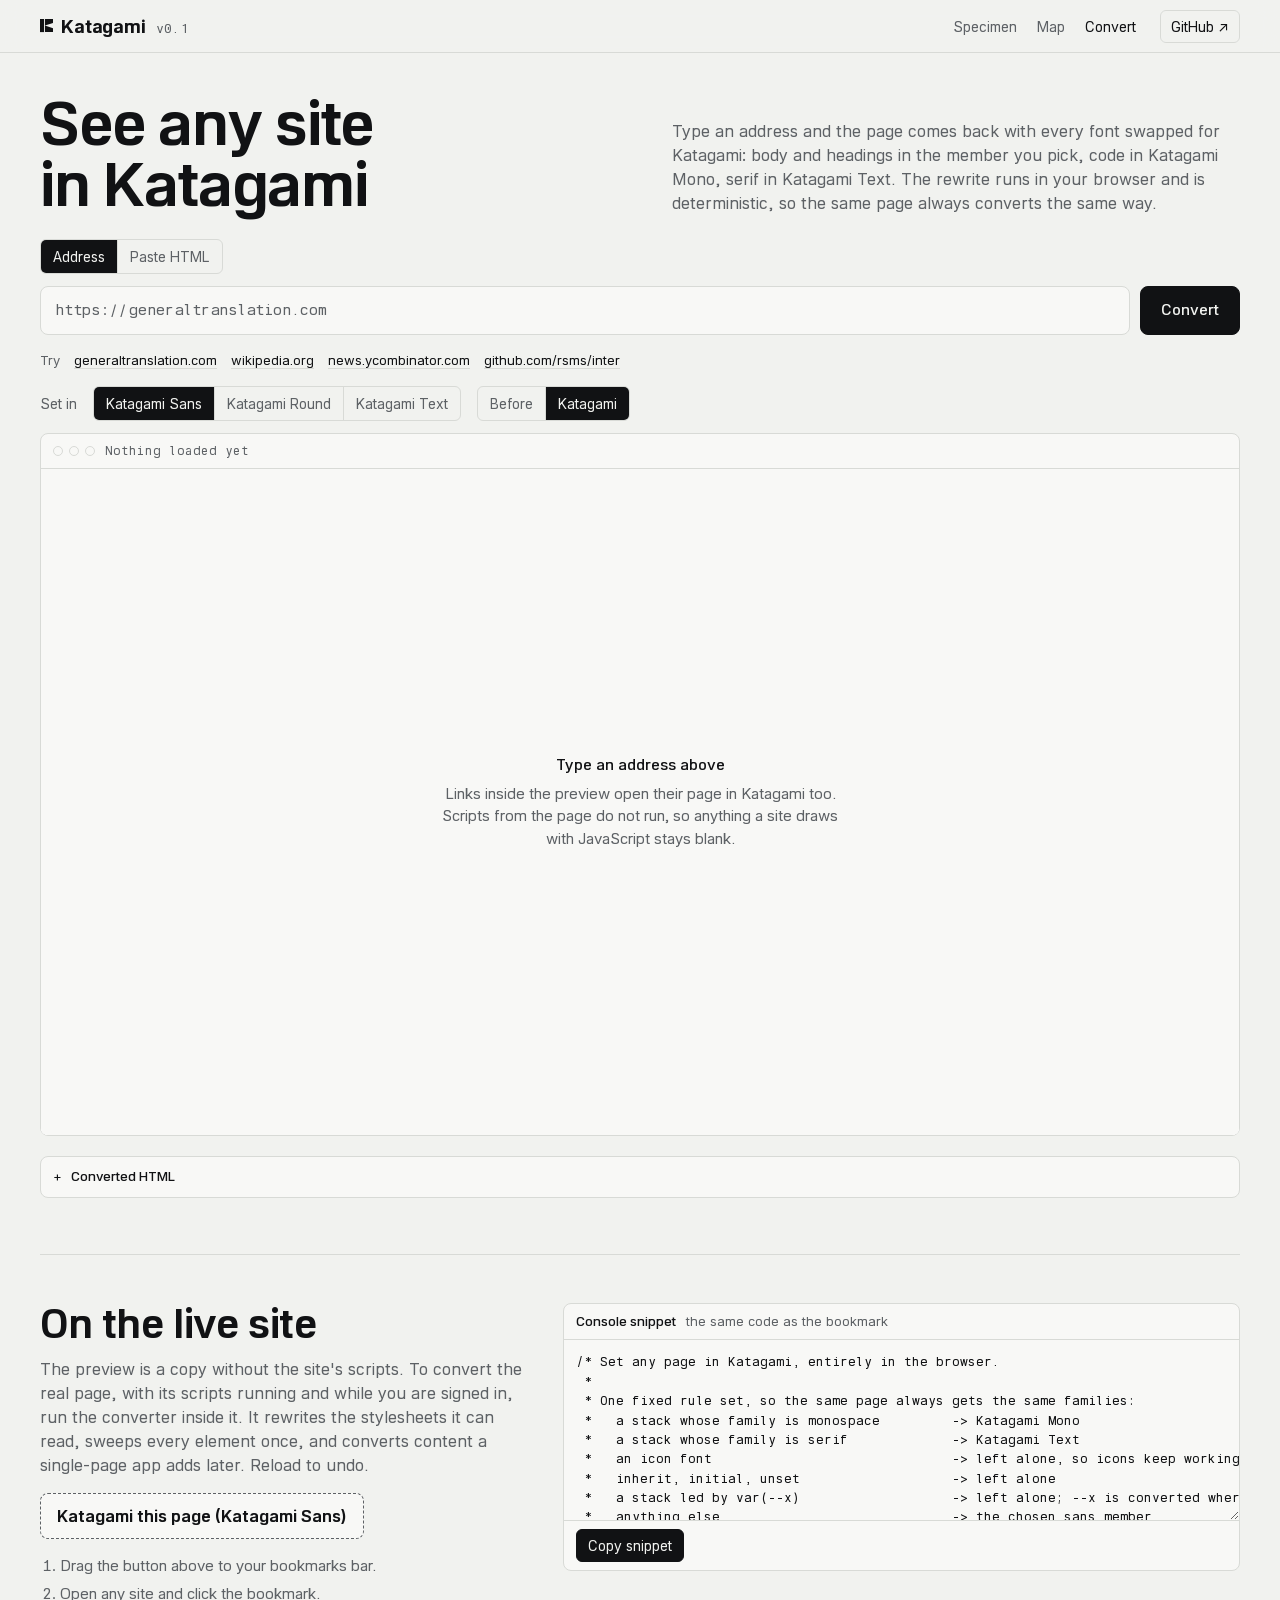
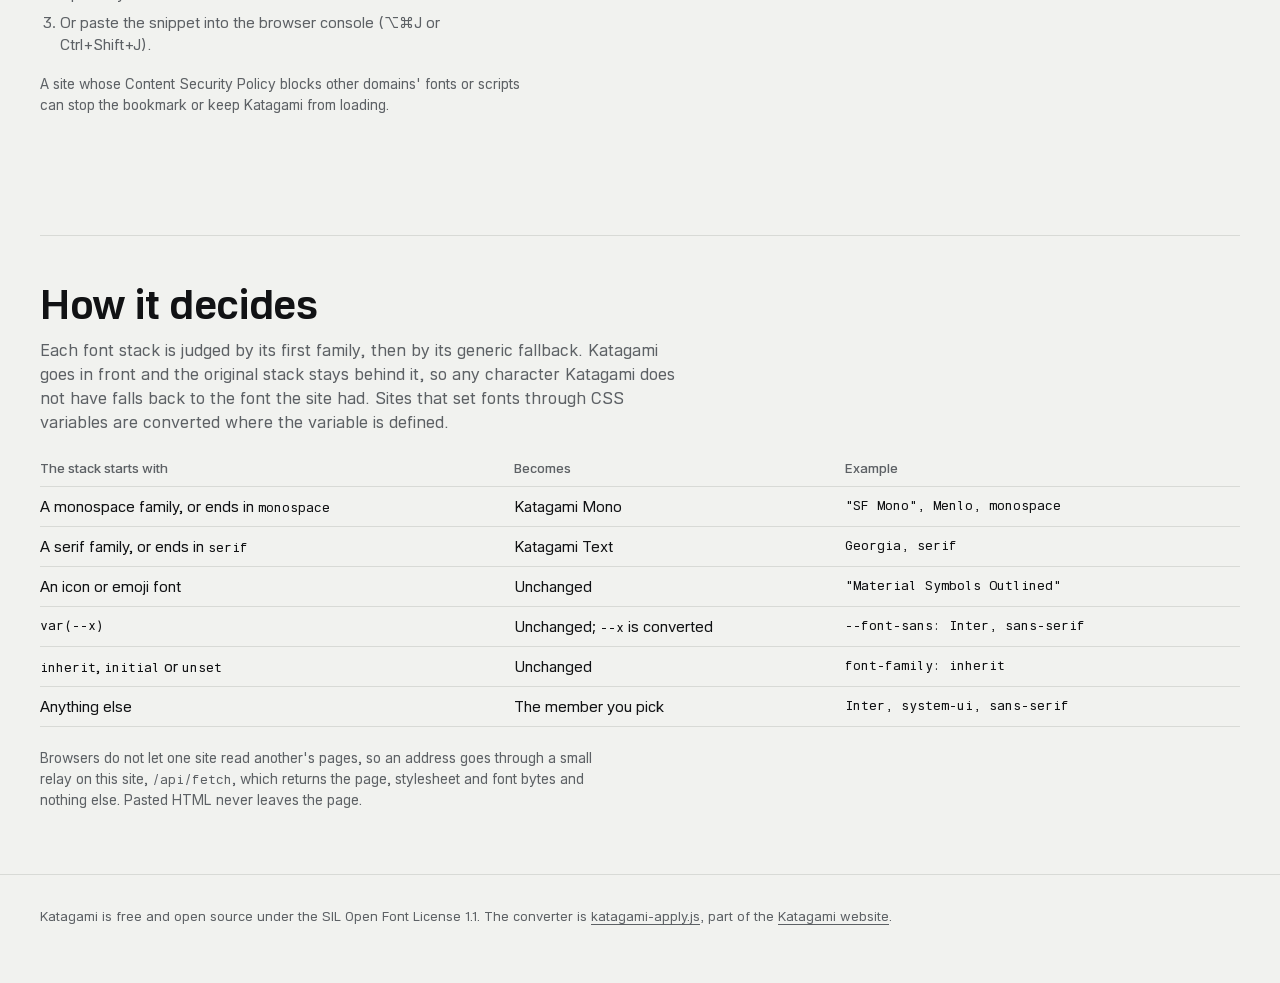
==== commit 723465ba: "Rename to Katagami and add the katagami stencil plate Every page sets the Katagami families from fon" ====
--- a/convert-page.html
+++ b/convert-page.html
@@ -1,7 +1,7 @@
-<title>Kerf Converter</title>
-<link rel="stylesheet" href="fonts/kerf.css">
+<title>Katagami Converter</title>
+<link rel="stylesheet" href="fonts/katagami.css">
 <style>
-/* Layout: an address bar over a browser frame. Type a site, see it in Kerf,
+/* Layout: an address bar over a browser frame. Type a site, see it in Katagami,
    flip back to compare. Pasted HTML, the bookmark and the rules sit below.
    Same tokens as the specimen. */
 :root {
@@ -12,8 +12,8 @@
   --rule: #d8dad6;
   --cut: #d92d20;
   --score: #2457c5;
-  --sans: "Kerf Sans", ui-sans-serif, system-ui, -apple-system, "Segoe UI", sans-serif;
-  --mono: "Kerf Mono", ui-monospace, "SFMono-Regular", Menlo, Consolas, monospace;
+  --sans: "Katagami Sans", ui-sans-serif, system-ui, -apple-system, "Segoe UI", sans-serif;
+  --mono: "Katagami Mono", ui-monospace, "SFMono-Regular", Menlo, Consolas, monospace;
   --gutter: clamp(16px, 4vw, 40px);
 }
 @media (prefers-color-scheme: dark) {
@@ -128,7 +128,7 @@
 
 <header class="top">
   <div class="wrap">
-    <a class="brand" href="/"><svg class="mark" viewBox="0 0 100 100" aria-hidden="true"><path d="M0 0 L31 0 L31 100 L0 100 Z"/><path d="M38 0 L100 0 L100 30 L38 50 Z"/><path d="M38 50 L100 70 L100 100 L38 100 Z"/></svg><b>Kerf</b><span>v0.1</span></a>
+    <a class="brand" href="/"><svg class="mark" viewBox="0 0 100 100" aria-hidden="true"><path d="M0 0 L31 0 L31 100 L0 100 Z"/><path d="M38 0 L100 0 L100 30 L38 50 Z"/><path d="M38 50 L100 70 L100 100 L38 100 Z"/></svg><b>Katagami</b><span>v0.1</span></a>
     <nav aria-label="Pages">
       <a href="/">Specimen</a>
       <a href="/map">Map</a>
@@ -140,8 +140,8 @@
 
 <main>
   <div class="wrap intro">
-    <h1>See any site in Kerf</h1>
-    <p>Type an address and the page comes back with every font swapped for Kerf: body and headings in the member you pick, code in Kerf Mono, serif in Kerf Text. The rewrite runs in your browser and is deterministic, so the same page always converts the same way.</p>
+    <h1>See any site in Katagami</h1>
+    <p>Type an address and the page comes back with every font swapped for Katagami: body and headings in the member you pick, code in Katagami Mono, serif in Katagami Text. The rewrite runs in your browser and is deterministic, so the same page always converts the same way.</p>
   </div>
 
   <div class="wrap">
@@ -172,14 +172,14 @@
 
     <div class="bar">
       <span class="label">Set in</span>
-      <div class="seg" role="group" aria-label="Kerf member for body text" id="member">
-        <button type="button" data-v="sans" aria-pressed="true">Kerf Sans</button>
-        <button type="button" data-v="round" aria-pressed="false">Kerf Round</button>
-        <button type="button" data-v="text" aria-pressed="false">Kerf Text</button>
+      <div class="seg" role="group" aria-label="Katagami member for body text" id="member">
+        <button type="button" data-v="sans" aria-pressed="true">Katagami Sans</button>
+        <button type="button" data-v="round" aria-pressed="false">Katagami Round</button>
+        <button type="button" data-v="text" aria-pressed="false">Katagami Text</button>
       </div>
       <div class="seg" role="group" aria-label="Before or after" id="view">
         <button type="button" data-v="before" aria-pressed="false">Before</button>
-        <button type="button" data-v="after" aria-pressed="true">Kerf</button>
+        <button type="button" data-v="after" aria-pressed="true">Katagami</button>
       </div>
       <span class="stats" id="stats" aria-live="polite"></span>
     </div>
@@ -187,9 +187,9 @@
     <div class="panel">
       <header><span class="dots" aria-hidden="true"><i></i><i></i><i></i></span><span class="where" id="where">Nothing loaded yet</span><a class="btn" id="original" href="#" target="_blank" rel="noopener" hidden>Original ↗</a></header>
       <div class="stage">
-        <iframe id="after" sandbox="allow-scripts" title="The page in Kerf"></iframe>
+        <iframe id="after" sandbox="allow-scripts" title="The page in Katagami"></iframe>
         <iframe id="before" sandbox="allow-scripts" title="The page as it was" data-off></iframe>
-        <div class="note" id="note"><div><b>Type an address above</b><p>Links inside the preview open their page in Kerf too. Scripts from the page do not run, so anything a site draws with JavaScript stays blank.</p></div></div>
+        <div class="note" id="note"><div><b>Type an address above</b><p>Links inside the preview open their page in Katagami too. Scripts from the page do not run, so anything a site draws with JavaScript stays blank.</p></div></div>
       </div>
     </div>
 
@@ -198,7 +198,7 @@
       <textarea id="output" readonly spellcheck="false" aria-label="Converted HTML"></textarea>
       <footer>
         <button class="btn primary" type="button" id="copy-out">Copy HTML</button>
-        <a class="btn" id="download" download="kerf.html" href="#">Download .html</a>
+        <a class="btn" id="download" download="katagami.html" href="#">Download .html</a>
       </footer>
     </details>
 
@@ -207,13 +207,13 @@
         <div>
           <h2>On the live site</h2>
           <p>The preview is a copy without the site's scripts. To convert the real page, with its scripts running and while you are signed in, run the converter inside it. It rewrites the stylesheets it can read, sweeps every element once, and converts content a single-page app adds later. Reload to undo.</p>
-          <a class="bookmarklet" id="bookmarklet" href="#">Kerf this page</a>
+          <a class="bookmarklet" id="bookmarklet" href="#">Katagami this page</a>
           <ol class="steps">
             <li>Drag the button above to your bookmarks bar.</li>
             <li>Open any site and click the bookmark.</li>
             <li>Or paste the snippet into the browser console (⌥⌘J or Ctrl+Shift+J).</li>
           </ol>
-          <p style="margin-top: 16px; font-size: 0.875rem">A site whose Content Security Policy blocks other domains' fonts or scripts can stop the bookmark or keep Kerf from loading.</p>
+          <p style="margin-top: 16px; font-size: 0.875rem">A site whose Content Security Policy blocks other domains' fonts or scripts can stop the bookmark or keep Katagami from loading.</p>
         </div>
         <div class="panel out">
           <header><b>Console snippet</b><span>the same code as the bookmark</span></header>
@@ -225,13 +225,13 @@
 
     <section class="plate" id="rules">
       <h2>How it decides</h2>
-      <p>Each font stack is judged by its first family, then by its generic fallback. Kerf goes in front and the original stack stays behind it, so any character Kerf does not have falls back to the font the site had. Sites that set fonts through CSS variables are converted where the variable is defined.</p>
+      <p>Each font stack is judged by its first family, then by its generic fallback. Katagami goes in front and the original stack stays behind it, so any character Katagami does not have falls back to the font the site had. Sites that set fonts through CSS variables are converted where the variable is defined.</p>
       <div class="table-scroll">
         <table>
           <thead><tr><th>The stack starts with</th><th>Becomes</th><th>Example</th></tr></thead>
           <tbody>
-            <tr><td>A monospace family, or ends in <code>monospace</code></td><td>Kerf Mono</td><td><code>"SF Mono", Menlo, monospace</code></td></tr>
-            <tr><td>A serif family, or ends in <code>serif</code></td><td>Kerf Text</td><td><code>Georgia, serif</code></td></tr>
+            <tr><td>A monospace family, or ends in <code>monospace</code></td><td>Katagami Mono</td><td><code>"SF Mono", Menlo, monospace</code></td></tr>
+            <tr><td>A serif family, or ends in <code>serif</code></td><td>Katagami Text</td><td><code>Georgia, serif</code></td></tr>
             <tr><td>An icon or emoji font</td><td>Unchanged</td><td><code>"Material Symbols Outlined"</code></td></tr>
             <tr><td><code>var(--x)</code></td><td>Unchanged; <code>--x</code> is converted</td><td><code>--font-sans: Inter, sans-serif</code></td></tr>
             <tr><td><code>inherit</code>, <code>initial</code> or <code>unset</code></td><td>Unchanged</td><td><code>font-family: inherit</code></td></tr>
@@ -243,13 +243,13 @@
     </section>
   </div>
 </main>
-<footer class="page"><div class="wrap">Kerf is free and open source under the SIL Open Font License 1.1. The converter is <a href="kerf-apply.js">kerf-apply.js</a>, part of the <a href="https://github.com/Kevin-Liu-01/Kerf-Website">Kerf website</a>.</div></footer>
-
-<script src="kerf-apply.js"></script>
+<footer class="page"><div class="wrap">Katagami is free and open source under the SIL Open Font License 1.1. The converter is <a href="katagami-apply.js">katagami-apply.js</a>, part of the <a href="https://github.com/Kevin-Liu-01/Kerf-Website">Katagami website</a>.</div></footer>
+
+<script src="katagami-apply.js"></script>
 <script>
 (() => {
   const $ = (s) => document.querySelector(s);
-  const K = window.KerfConvert;
+  const K = window.KatagamiConvert;
   const RELAY = new URL("/api/fetch", location.href).href;
   const FONTS = new URL("/fonts/", location.href).href;
   const state = { mode: "url", member: "sans", view: "after", source: null, scroll: 0 };
@@ -318,7 +318,7 @@
       state.scroll = 0;
       if (push) {
         const q = new URLSearchParams({ url: page.url.replace(/^https:\/\//, "") });
-        if (state.member !== "sans") q.set("kerf", state.member);
+        if (state.member !== "sans") q.set("member", state.member);
         history.replaceState(null, "", `?${q}`);
       }
       render(true);
@@ -358,7 +358,7 @@
     }
     const s = doc.createElement("script");
     s.textContent = FRAME_SCRIPT + (kerf && applySource
-      ? `\n${applySource}\n;KerfConvert.apply(${JSON.stringify({ sans: state.member, fontBase: FONTS })});`
+      ? `\n${applySource}\n;KatagamiConvert.apply(${JSON.stringify({ sans: state.member, fontBase: FONTS })});`
       : "");
     doc.body.append(s);
     return "<!doctype html>\n" + doc.documentElement.outerHTML;
@@ -377,9 +377,9 @@
     if (downloadURL) URL.revokeObjectURL(downloadURL);
     downloadURL = URL.createObjectURL(new Blob([after.html], { type: "text/html" }));
     $("#download").href = downloadURL;
-    $("#download").download = `${src.base ? new URL(src.base).hostname : "page"}-kerf.html`;
-
-    const counts = Object.entries(after.stats).filter(([k, v]) => v && k !== "icon").map(([k, v]) => `${v} ${k.replace("Kerf ", "")}`);
+    $("#download").download = `${src.base ? new URL(src.base).hostname : "page"}-katagami.html`;
+
+    const counts = Object.entries(after.stats).filter(([k, v]) => v && k !== "icon").map(([k, v]) => `${v} ${k.replace("Katagami ", "")}`);
     $("#stats").textContent = `${counts.join(" · ") || "no font declarations"} · ${src.linked ? `${src.sheets.size}/${src.linked} stylesheets · ` : ""}${(src.bytes / 1024).toFixed(src.bytes < 10240 ? 1 : 0)} KB · converted in ${ms.toFixed(0)} ms`;
 
     $("#where").textContent = src.base || "Pasted HTML";
@@ -409,10 +409,10 @@
   for (const f of [$("#after"), $("#before")]) f.addEventListener("load", () => f.contentWindow.postMessage({ kerf: "scrollTo", y: state.scroll }, "*"));
 
   function liveCode() {
-    const call = `KerfConvert.apply(${JSON.stringify({ sans: state.member })});`;
+    const call = `KatagamiConvert.apply(${JSON.stringify({ sans: state.member })});`;
     $("#snippet").value = `${applySource}\n${call}`;
     $("#bookmarklet").href = "javascript:" + encodeURIComponent(`(()=>{${applySource}\n${call}})();void 0`);
-    $("#bookmarklet").textContent = `Kerf this page (${K.MEMBERS[state.member]})`;
+    $("#bookmarklet").textContent = `Katagami this page (${K.MEMBERS[state.member]})`;
   }
 
   function press(group, value) {
@@ -436,7 +436,7 @@
   wire("#member", (v) => {
     state.member = v;
     const q = new URLSearchParams(location.search);
-    if (v === "sans") q.delete("kerf"); else q.set("kerf", v);
+    if (v === "sans") q.delete("member"); else q.set("member", v);
     history.replaceState(null, "", q.toString() ? `?${q}` : location.pathname);
     render(false);
     liveCode();
@@ -459,8 +459,8 @@
   copier("#copy-snippet", "#snippet", "Copy snippet");
 
   const q = new URLSearchParams(location.search);
-  if (K.MEMBERS[q.get("kerf")]) { state.member = q.get("kerf"); press("#member", state.member); }
-  const ready = fetch($('script[src^="kerf-apply.js"]').getAttribute("src"))
+  if (K.MEMBERS[q.get("member")]) { state.member = q.get("member"); press("#member", state.member); }
+  const ready = fetch($('script[src^="katagami-apply.js"]').getAttribute("src"))
     .then((r) => r.text())
     .then((t) => { applySource = t.trim(); liveCode(); });
   if (q.get("url")) ready.then(() => loadURL(q.get("url"), false));
--- a/fonts/katagami.css
+++ b/fonts/katagami.css
@@ -0,0 +1,73 @@
+/* Katagami web fonts, generated by tools/build_site.py in the Katagami repo */
+@font-face{font-family:"Katagami Sans";src:url("KatagamiSans.woff2?v=ed7262aaf6") format("woff2");font-weight:100 900;font-display:swap;unicode-range:U+0-52F,U+1D00-27FA,U+2913,U+2A38-2B24,U+2C7C-2C7F,U+2DFF-2E18,U+A69F,U+A7FF,U+A92E,U+E000-E2DC,U+EE01-EEE1,U+F6C3,U+1F12F-1F16B,U+1F850-1F852}
+@font-face{font-family:"Katagami Sans";src:url("KatagamiSans-devanagari.woff2?v=753cfaaa2d") format("woff2");font-weight:100 900;font-display:swap;unicode-range:U+900-97F,U+1CD0-1CF9,U+A8E0-A8FF}
+@font-face{font-family:"Katagami Sans";src:url("KatagamiSans-arabic.woff2?v=493581552e") format("woff2");font-weight:100 900;font-display:swap;unicode-range:U+600-8FF,U+FB50-FEFF}
+@font-face{font-family:"Katagami Sans";src:url("KatagamiSans-bengali.woff2?v=1a3b9d88e1") format("woff2");font-weight:100 900;font-display:swap;unicode-range:U+980-9FE}
+@font-face{font-family:"Katagami Sans";src:url("KatagamiSans-gurmukhi.woff2?v=caa4f3f6df") format("woff2");font-weight:100 900;font-display:swap;unicode-range:U+A01-A76}
+@font-face{font-family:"Katagami Sans";src:url("KatagamiSans-gujarati.woff2?v=4998e475c2") format("woff2");font-weight:100 900;font-display:swap;unicode-range:U+A81-AFF}
+@font-face{font-family:"Katagami Sans";src:url("KatagamiSans-oriya.woff2?v=314c9baed2") format("woff2");font-weight:100 900;font-display:swap;unicode-range:U+B01-B77}
+@font-face{font-family:"Katagami Sans";src:url("KatagamiSans-tamil.woff2?v=9abc460f57") format("woff2");font-weight:100 900;font-display:swap;unicode-range:U+B82-BFA}
+@font-face{font-family:"Katagami Sans";src:url("KatagamiSans-telugu.woff2?v=29702cdab7") format("woff2");font-weight:100 900;font-display:swap;unicode-range:U+C00-C7F}
+@font-face{font-family:"Katagami Sans";src:url("KatagamiSans-kannada.woff2?v=3b1104c7a0") format("woff2");font-weight:100 900;font-display:swap;unicode-range:U+C80-CF3}
+@font-face{font-family:"Katagami Sans";src:url("KatagamiSans-malayalam.woff2?v=2535d44451") format("woff2");font-weight:100 900;font-display:swap;unicode-range:U+D00-D7F}
+@font-face{font-family:"Katagami Sans";src:url("KatagamiSans-sinhala.woff2?v=18adc49221") format("woff2");font-weight:100 900;font-display:swap;unicode-range:U+D81-DF4,U+111E1-111F4}
+@font-face{font-family:"Katagami Sans";src:url("KatagamiSans-thai.woff2?v=9ae7af2e01") format("woff2");font-weight:100 900;font-display:swap;unicode-range:U+E01-E5B}
+@font-face{font-family:"Katagami Sans";src:url("KatagamiSans-lao.woff2?v=3c70c75d86") format("woff2");font-weight:100 900;font-display:swap;unicode-range:U+E81-EDF}
+@font-face{font-family:"Katagami Sans";src:url("KatagamiSans-myanmar.woff2?v=af32ab7067") format("woff2");font-weight:100 900;font-display:swap;unicode-range:U+1000-109F,U+A9E0-AA7F}
+@font-face{font-family:"Katagami Sans";src:url("KatagamiSans-ethiopic.woff2?v=220a7c3e86") format("woff2");font-weight:100 900;font-display:swap;unicode-range:U+1200-1399,U+2D80-2DDE,U+AB01-AB2E,U+1E7E0-1E7FE}
+@font-face{font-family:"Katagami Sans";src:url("KatagamiSans-hebrew.woff2?v=1df1f499d1") format("woff2");font-weight:100 900;font-display:swap;unicode-range:U+591-5F4,U+FB1D-FB4F}
+@font-face{font-family:"Katagami Sans";src:url("KatagamiSans-armenian.woff2?v=b5ffe67be7") format("woff2");font-weight:100 900;font-display:swap;unicode-range:U+531-58F,U+FB13-FB17}
+@font-face{font-family:"Katagami Sans";src:url("KatagamiSans-georgian.woff2?v=a77802b654") format("woff2");font-weight:100 900;font-display:swap;unicode-range:U+10A0-10FF,U+1C90-1CBF,U+2D00-2D2D}
+@font-face{font-family:"Katagami Sans";src:url("KatagamiSans-khmer.woff2?v=ec8af726e7") format("woff2");font-weight:100 900;font-display:swap;unicode-range:U+1780-17F9,U+19E0-19FF}
+@font-face{font-family:"Katagami Round";src:url("KatagamiRound.woff2?v=e43b737548") format("woff2");font-weight:100 900;font-display:swap;unicode-range:U+0-52F,U+1D00-27FA,U+2913,U+2A38-2B24,U+2C7C-2C7F,U+2DFF-2E18,U+A69F,U+A7FF,U+A92E,U+E000-E2DC,U+EE01-EEE1,U+F6C3,U+1F12F-1F16B,U+1F850-1F852}
+@font-face{font-family:"Katagami Round";src:url("KatagamiRound-devanagari.woff2?v=fb64d679ec") format("woff2");font-weight:100 900;font-display:swap;unicode-range:U+900-97F,U+1CD0-1CF9,U+A8E0-A8FF}
+@font-face{font-family:"Katagami Round";src:url("KatagamiRound-arabic.woff2?v=aa1faadb51") format("woff2");font-weight:100 900;font-display:swap;unicode-range:U+600-8FF,U+FB50-FEFF}
+@font-face{font-family:"Katagami Round";src:url("KatagamiRound-bengali.woff2?v=a4109bb1fe") format("woff2");font-weight:100 900;font-display:swap;unicode-range:U+980-9FE}
+@font-face{font-family:"Katagami Round";src:url("KatagamiRound-gurmukhi.woff2?v=99d510c537") format("woff2");font-weight:100 900;font-display:swap;unicode-range:U+A01-A76}
+@font-face{font-family:"Katagami Round";src:url("KatagamiRound-gujarati.woff2?v=e54fb01e6b") format("woff2");font-weight:100 900;font-display:swap;unicode-range:U+A81-AFF}
+@font-face{font-family:"Katagami Round";src:url("KatagamiRound-oriya.woff2?v=d8e2a75dbf") format("woff2");font-weight:100 900;font-display:swap;unicode-range:U+B01-B77}
+@font-face{font-family:"Katagami Round";src:url("KatagamiRound-tamil.woff2?v=9ed9de7a9c") format("woff2");font-weight:100 900;font-display:swap;unicode-range:U+B82-BFA}
+@font-face{font-family:"Katagami Round";src:url("KatagamiRound-telugu.woff2?v=c126819597") format("woff2");font-weight:100 900;font-display:swap;unicode-range:U+C00-C7F}
+@font-face{font-family:"Katagami Round";src:url("KatagamiRound-kannada.woff2?v=4e6032b8ae") format("woff2");font-weight:100 900;font-display:swap;unicode-range:U+C80-CF3}
+@font-face{font-family:"Katagami Round";src:url("KatagamiRound-malayalam.woff2?v=e24d5956d5") format("woff2");font-weight:100 900;font-display:swap;unicode-range:U+D00-D7F}
+@font-face{font-family:"Katagami Round";src:url("KatagamiRound-sinhala.woff2?v=6d504e673e") format("woff2");font-weight:100 900;font-display:swap;unicode-range:U+D81-DF4,U+111E1-111F4}
+@font-face{font-family:"Katagami Round";src:url("KatagamiRound-thai.woff2?v=37848b3c9f") format("woff2");font-weight:100 900;font-display:swap;unicode-range:U+E01-E5B}
+@font-face{font-family:"Katagami Round";src:url("KatagamiRound-lao.woff2?v=18ce58b830") format("woff2");font-weight:100 900;font-display:swap;unicode-range:U+E81-EDF}
+@font-face{font-family:"Katagami Round";src:url("KatagamiRound-myanmar.woff2?v=e02c31eecd") format("woff2");font-weight:100 900;font-display:swap;unicode-range:U+1000-109F,U+A9E0-AA7F}
+@font-face{font-family:"Katagami Round";src:url("KatagamiRound-ethiopic.woff2?v=27aa7e0cc8") format("woff2");font-weight:100 900;font-display:swap;unicode-range:U+1200-1399,U+2D80-2DDE,U+AB01-AB2E,U+1E7E0-1E7FE}
+@font-face{font-family:"Katagami Round";src:url("KatagamiRound-hebrew.woff2?v=06ad031a18") format("woff2");font-weight:100 900;font-display:swap;unicode-range:U+591-5F4,U+FB1D-FB4F}
+@font-face{font-family:"Katagami Round";src:url("KatagamiRound-armenian.woff2?v=3356c0a594") format("woff2");font-weight:100 900;font-display:swap;unicode-range:U+531-58F,U+FB13-FB17}
+@font-face{font-family:"Katagami Round";src:url("KatagamiRound-georgian.woff2?v=0076b4989b") format("woff2");font-weight:100 900;font-display:swap;unicode-range:U+10A0-10FF,U+1C90-1CBF,U+2D00-2D2D}
+@font-face{font-family:"Katagami Round";src:url("KatagamiRound-khmer.woff2?v=3c1b8b5130") format("woff2");font-weight:100 900;font-display:swap;unicode-range:U+1780-17F9,U+19E0-19FF}
+@font-face{font-family:"Katagami Text";src:url("KatagamiText.woff2?v=4cdce8342c") format("woff2");font-weight:100 900;font-display:swap;unicode-range:U+0-52F,U+1D00-27FA,U+2913,U+2A38-2B24,U+2C7C-2C7F,U+2DFF-2E18,U+A69F,U+A7FF,U+A92E,U+E000-E2DC,U+EE01-EEE1,U+F6C3,U+1F12F-1F16B,U+1F850-1F852}
+@font-face{font-family:"Katagami Text";src:url("KatagamiText-devanagari.woff2?v=3b3278fca0") format("woff2");font-weight:100 900;font-display:swap;unicode-range:U+900-97F,U+1CD0-1CF9,U+A8E0-A8FF}
+@font-face{font-family:"Katagami Text";src:url("KatagamiText-arabic.woff2?v=e779f3df75") format("woff2");font-weight:100 900;font-display:swap;unicode-range:U+600-8FF,U+FB50-FEFF}
+@font-face{font-family:"Katagami Text";src:url("KatagamiText-bengali.woff2?v=c193a60b53") format("woff2");font-weight:100 900;font-display:swap;unicode-range:U+980-9FE}
+@font-face{font-family:"Katagami Text";src:url("KatagamiText-gurmukhi.woff2?v=83b74061d1") format("woff2");font-weight:100 900;font-display:swap;unicode-range:U+A01-A76}
+@font-face{font-family:"Katagami Text";src:url("KatagamiText-gujarati.woff2?v=37cd797264") format("woff2");font-weight:100 900;font-display:swap;unicode-range:U+A81-AFF}
+@font-face{font-family:"Katagami Text";src:url("KatagamiText-oriya.woff2?v=e9a70d634e") format("woff2");font-weight:100 900;font-display:swap;unicode-range:U+B01-B77}
+@font-face{font-family:"Katagami Text";src:url("KatagamiText-tamil.woff2?v=d8e8e052f7") format("woff2");font-weight:100 900;font-display:swap;unicode-range:U+B82-BFA}
+@font-face{font-family:"Katagami Text";src:url("KatagamiText-telugu.woff2?v=3ce5b201f0") format("woff2");font-weight:100 900;font-display:swap;unicode-range:U+C00-C7F}
+@font-face{font-family:"Katagami Text";src:url("KatagamiText-kannada.woff2?v=7a00d28ff0") format("woff2");font-weight:100 900;font-display:swap;unicode-range:U+C80-CF3}
+@font-face{font-family:"Katagami Text";src:url("KatagamiText-malayalam.woff2?v=3f36da3351") format("woff2");font-weight:100 900;font-display:swap;unicode-range:U+D00-D7F}
+@font-face{font-family:"Katagami Text";src:url("KatagamiText-sinhala.woff2?v=b97cae9239") format("woff2");font-weight:100 900;font-display:swap;unicode-range:U+D81-DF4,U+111E1-111F4}
+@font-face{font-family:"Katagami Text";src:url("KatagamiText-thai.woff2?v=2d9707dfce") format("woff2");font-weight:100 900;font-display:swap;unicode-range:U+E01-E5B}
+@font-face{font-family:"Katagami Text";src:url("KatagamiText-lao.woff2?v=d8c30e8480") format("woff2");font-weight:100 900;font-display:swap;unicode-range:U+E81-EDF}
+@font-face{font-family:"Katagami Text";src:url("KatagamiText-myanmar.woff2?v=06a7bb8118") format("woff2");font-weight:100 900;font-display:swap;unicode-range:U+1000-109F,U+A9E0-AA7F}
+@font-face{font-family:"Katagami Text";src:url("KatagamiText-ethiopic.woff2?v=2c8c105b40") format("woff2");font-weight:100 900;font-display:swap;unicode-range:U+1200-1399,U+2D80-2DDE,U+AB01-AB2E,U+1E7E0-1E7FE}
+@font-face{font-family:"Katagami Text";src:url("KatagamiText-hebrew.woff2?v=792fc02880") format("woff2");font-weight:100 900;font-display:swap;unicode-range:U+591-5F4,U+FB1D-FB4F}
+@font-face{font-family:"Katagami Text";src:url("KatagamiText-armenian.woff2?v=1f383879f5") format("woff2");font-weight:100 900;font-display:swap;unicode-range:U+531-58F,U+FB13-FB17}
+@font-face{font-family:"Katagami Text";src:url("KatagamiText-georgian.woff2?v=23cd43125b") format("woff2");font-weight:100 900;font-display:swap;unicode-range:U+10A0-10FF,U+1C90-1CBF,U+2D00-2D2D}
+@font-face{font-family:"Katagami Text";src:url("KatagamiText-khmer.woff2?v=1648ab3c18") format("woff2");font-weight:100 900;font-display:swap;unicode-range:U+1780-17F9,U+19E0-19FF}
+@font-face{font-family:"Katagami Mono";src:url("KatagamiMono.woff2?v=a35f503c5f") format("woff2");font-weight:100 700;font-display:swap;unicode-range:U+0-52F,U+1D00-27FA,U+2913,U+2A38-2B24,U+2C7C-2C7F,U+2DFF-2E18,U+A69F,U+A7FF,U+A92E,U+E000-E2DC,U+EE01-EEE1,U+F6C3,U+1F12F-1F16B,U+1F850-1F852}
+@font-face{font-family:"Katagami Mono";src:url("KatagamiMono-arabic.woff2?v=00c6ef91a4") format("woff2");font-weight:100 700;font-display:swap;unicode-range:U+FEFF}
+@font-face{font-family:"Katagami Mono";src:url("KatagamiMono-thai.woff2?v=f89574383f") format("woff2");font-weight:100 700;font-display:swap;unicode-range:U+E3F}
+@font-face{font-family:"Katagami Sans";src:url("KatagamiCJKSC.woff2?v=90c5b91163") format("woff2");font-weight:100 900;font-display:swap;unicode-range:U+2E80-2FDF,U+3000-303F,U+3200-33FF,U+3400-4DBF,U+4E00-9FFF,U+F900-FAFF,U+FF00-FF60,U+FFE0-FFEF}
+@font-face{font-family:"Katagami Round";src:url("KatagamiCJKSC.woff2?v=90c5b91163") format("woff2");font-weight:100 900;font-display:swap;unicode-range:U+2E80-2FDF,U+3000-303F,U+3200-33FF,U+3400-4DBF,U+4E00-9FFF,U+F900-FAFF,U+FF00-FF60,U+FFE0-FFEF}
+@font-face{font-family:"Katagami Text";src:url("KatagamiCJKSC.woff2?v=90c5b91163") format("woff2");font-weight:100 900;font-display:swap;unicode-range:U+2E80-2FDF,U+3000-303F,U+3200-33FF,U+3400-4DBF,U+4E00-9FFF,U+F900-FAFF,U+FF00-FF60,U+FFE0-FFEF}
+@font-face{font-family:"Katagami Sans";src:url("KatagamiCJKJP.woff2?v=4db5dfb860") format("woff2");font-weight:100 900;font-display:swap;unicode-range:U+3040-30FF,U+31F0-31FF,U+FF61-FF9F}
+@font-face{font-family:"Katagami Round";src:url("KatagamiCJKJP.woff2?v=4db5dfb860") format("woff2");font-weight:100 900;font-display:swap;unicode-range:U+3040-30FF,U+31F0-31FF,U+FF61-FF9F}
+@font-face{font-family:"Katagami Text";src:url("KatagamiCJKJP.woff2?v=4db5dfb860") format("woff2");font-weight:100 900;font-display:swap;unicode-range:U+3040-30FF,U+31F0-31FF,U+FF61-FF9F}
+@font-face{font-family:"Katagami Sans";src:url("KatagamiCJKKR.woff2?v=f3f176cb59") format("woff2");font-weight:100 900;font-display:swap;unicode-range:U+1100-11FF,U+3130-318F,U+A960-A97F,U+AC00-D7FF,U+FFA0-FFDC}
+@font-face{font-family:"Katagami Round";src:url("KatagamiCJKKR.woff2?v=f3f176cb59") format("woff2");font-weight:100 900;font-display:swap;unicode-range:U+1100-11FF,U+3130-318F,U+A960-A97F,U+AC00-D7FF,U+FFA0-FFDC}
+@font-face{font-family:"Katagami Text";src:url("KatagamiCJKKR.woff2?v=f3f176cb59") format("woff2");font-weight:100 900;font-display:swap;unicode-range:U+1100-11FF,U+3130-318F,U+A960-A97F,U+AC00-D7FF,U+FFA0-FFDC}
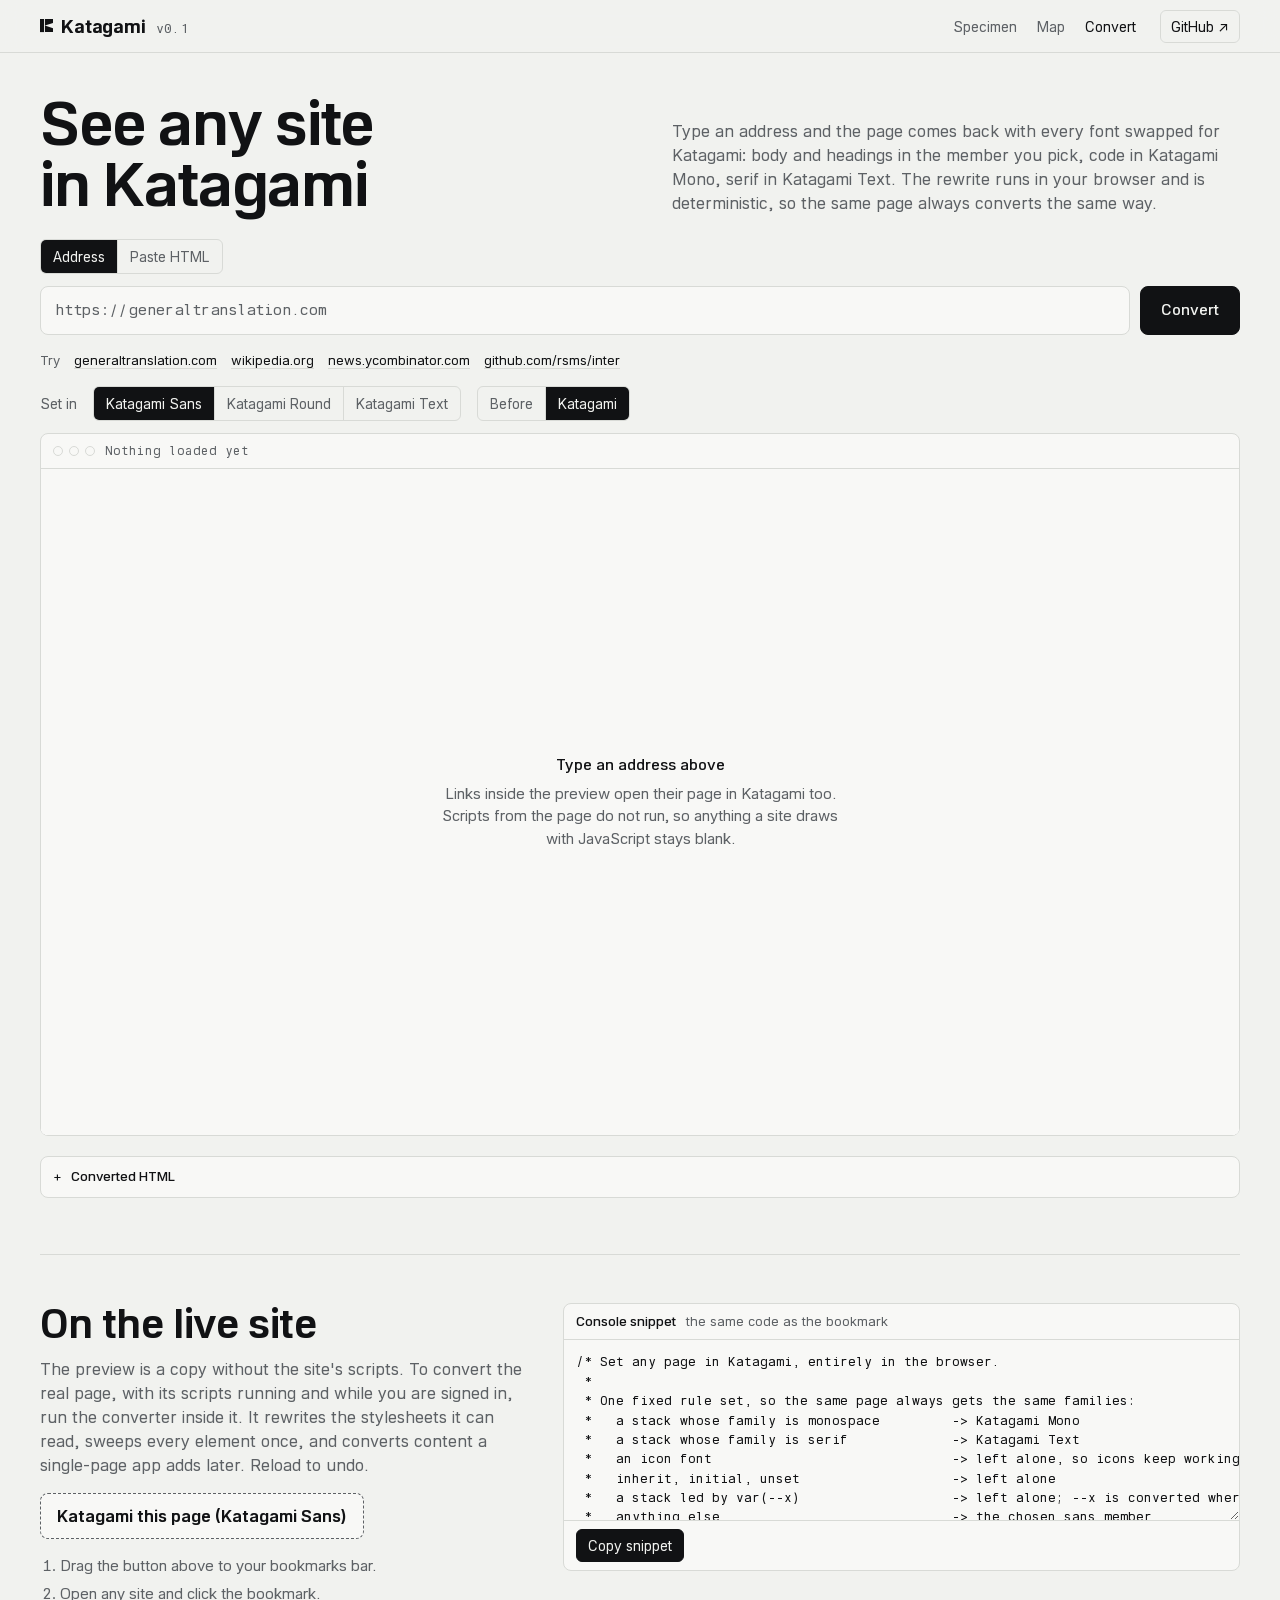
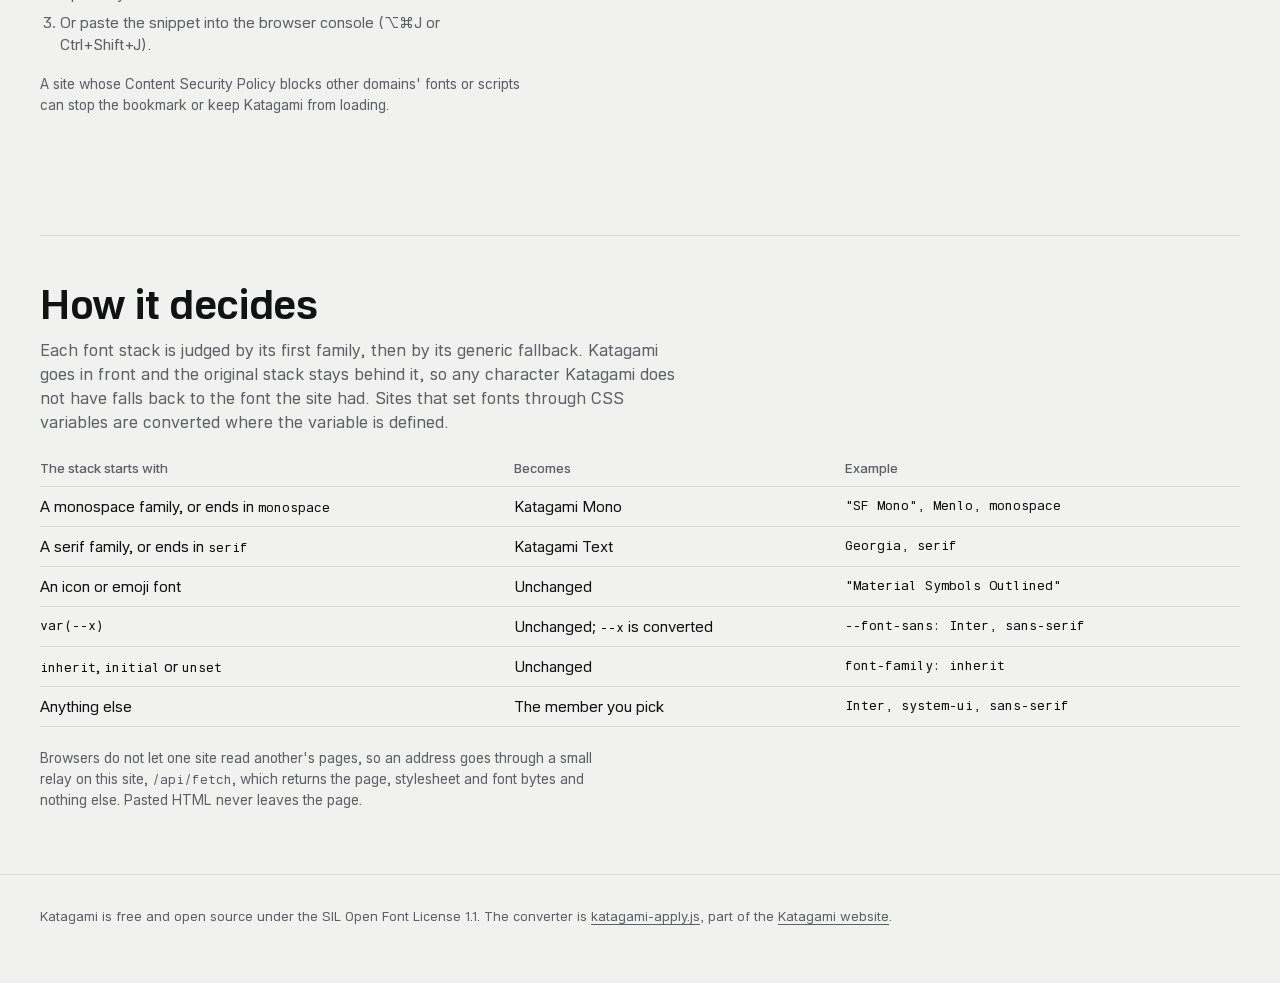
==== commit 1e5e4ae5: "Curves cards for Sans, Round and Text; steady hero; TC; new domain Curves: three cards side by side " ====
--- a/convert-page.html
+++ b/convert-page.html
@@ -134,7 +134,7 @@
       <a href="/map">Map</a>
       <a href="/convert" aria-current="page">Convert</a>
     </nav>
-    <a class="gh" href="https://github.com/Kevin-Liu-01/Kerf" target="_blank" rel="noopener">GitHub ↗</a>
+    <a class="gh" href="https://github.com/Kevin-Liu-01/Katagami" target="_blank" rel="noopener">GitHub ↗</a>
   </div>
 </header>
 
@@ -243,7 +243,7 @@
     </section>
   </div>
 </main>
-<footer class="page"><div class="wrap">Katagami is free and open source under the SIL Open Font License 1.1. The converter is <a href="katagami-apply.js">katagami-apply.js</a>, part of the <a href="https://github.com/Kevin-Liu-01/Kerf-Website">Katagami website</a>.</div></footer>
+<footer class="page"><div class="wrap">Katagami is free and open source under the SIL Open Font License 1.1. The converter is <a href="katagami-apply.js">katagami-apply.js</a>, part of the <a href="https://github.com/Kevin-Liu-01/Katagami-Website">Katagami website</a>.</div></footer>
 
 <script src="katagami-apply.js"></script>
 <script>
--- a/fonts/katagami.css
+++ b/fonts/katagami.css
@@ -1,67 +1,70 @@
 /* Katagami web fonts, generated by tools/build_site.py in the Katagami repo */
-@font-face{font-family:"Katagami Sans";src:url("KatagamiSans.woff2?v=ed7262aaf6") format("woff2");font-weight:100 900;font-display:swap;unicode-range:U+0-52F,U+1D00-27FA,U+2913,U+2A38-2B24,U+2C7C-2C7F,U+2DFF-2E18,U+A69F,U+A7FF,U+A92E,U+E000-E2DC,U+EE01-EEE1,U+F6C3,U+1F12F-1F16B,U+1F850-1F852}
-@font-face{font-family:"Katagami Sans";src:url("KatagamiSans-devanagari.woff2?v=753cfaaa2d") format("woff2");font-weight:100 900;font-display:swap;unicode-range:U+900-97F,U+1CD0-1CF9,U+A8E0-A8FF}
-@font-face{font-family:"Katagami Sans";src:url("KatagamiSans-arabic.woff2?v=493581552e") format("woff2");font-weight:100 900;font-display:swap;unicode-range:U+600-8FF,U+FB50-FEFF}
-@font-face{font-family:"Katagami Sans";src:url("KatagamiSans-bengali.woff2?v=1a3b9d88e1") format("woff2");font-weight:100 900;font-display:swap;unicode-range:U+980-9FE}
-@font-face{font-family:"Katagami Sans";src:url("KatagamiSans-gurmukhi.woff2?v=caa4f3f6df") format("woff2");font-weight:100 900;font-display:swap;unicode-range:U+A01-A76}
-@font-face{font-family:"Katagami Sans";src:url("KatagamiSans-gujarati.woff2?v=4998e475c2") format("woff2");font-weight:100 900;font-display:swap;unicode-range:U+A81-AFF}
-@font-face{font-family:"Katagami Sans";src:url("KatagamiSans-oriya.woff2?v=314c9baed2") format("woff2");font-weight:100 900;font-display:swap;unicode-range:U+B01-B77}
-@font-face{font-family:"Katagami Sans";src:url("KatagamiSans-tamil.woff2?v=9abc460f57") format("woff2");font-weight:100 900;font-display:swap;unicode-range:U+B82-BFA}
-@font-face{font-family:"Katagami Sans";src:url("KatagamiSans-telugu.woff2?v=29702cdab7") format("woff2");font-weight:100 900;font-display:swap;unicode-range:U+C00-C7F}
-@font-face{font-family:"Katagami Sans";src:url("KatagamiSans-kannada.woff2?v=3b1104c7a0") format("woff2");font-weight:100 900;font-display:swap;unicode-range:U+C80-CF3}
-@font-face{font-family:"Katagami Sans";src:url("KatagamiSans-malayalam.woff2?v=2535d44451") format("woff2");font-weight:100 900;font-display:swap;unicode-range:U+D00-D7F}
-@font-face{font-family:"Katagami Sans";src:url("KatagamiSans-sinhala.woff2?v=18adc49221") format("woff2");font-weight:100 900;font-display:swap;unicode-range:U+D81-DF4,U+111E1-111F4}
-@font-face{font-family:"Katagami Sans";src:url("KatagamiSans-thai.woff2?v=9ae7af2e01") format("woff2");font-weight:100 900;font-display:swap;unicode-range:U+E01-E5B}
-@font-face{font-family:"Katagami Sans";src:url("KatagamiSans-lao.woff2?v=3c70c75d86") format("woff2");font-weight:100 900;font-display:swap;unicode-range:U+E81-EDF}
-@font-face{font-family:"Katagami Sans";src:url("KatagamiSans-myanmar.woff2?v=af32ab7067") format("woff2");font-weight:100 900;font-display:swap;unicode-range:U+1000-109F,U+A9E0-AA7F}
-@font-face{font-family:"Katagami Sans";src:url("KatagamiSans-ethiopic.woff2?v=220a7c3e86") format("woff2");font-weight:100 900;font-display:swap;unicode-range:U+1200-1399,U+2D80-2DDE,U+AB01-AB2E,U+1E7E0-1E7FE}
-@font-face{font-family:"Katagami Sans";src:url("KatagamiSans-hebrew.woff2?v=1df1f499d1") format("woff2");font-weight:100 900;font-display:swap;unicode-range:U+591-5F4,U+FB1D-FB4F}
-@font-face{font-family:"Katagami Sans";src:url("KatagamiSans-armenian.woff2?v=b5ffe67be7") format("woff2");font-weight:100 900;font-display:swap;unicode-range:U+531-58F,U+FB13-FB17}
-@font-face{font-family:"Katagami Sans";src:url("KatagamiSans-georgian.woff2?v=a77802b654") format("woff2");font-weight:100 900;font-display:swap;unicode-range:U+10A0-10FF,U+1C90-1CBF,U+2D00-2D2D}
-@font-face{font-family:"Katagami Sans";src:url("KatagamiSans-khmer.woff2?v=ec8af726e7") format("woff2");font-weight:100 900;font-display:swap;unicode-range:U+1780-17F9,U+19E0-19FF}
-@font-face{font-family:"Katagami Round";src:url("KatagamiRound.woff2?v=e43b737548") format("woff2");font-weight:100 900;font-display:swap;unicode-range:U+0-52F,U+1D00-27FA,U+2913,U+2A38-2B24,U+2C7C-2C7F,U+2DFF-2E18,U+A69F,U+A7FF,U+A92E,U+E000-E2DC,U+EE01-EEE1,U+F6C3,U+1F12F-1F16B,U+1F850-1F852}
-@font-face{font-family:"Katagami Round";src:url("KatagamiRound-devanagari.woff2?v=fb64d679ec") format("woff2");font-weight:100 900;font-display:swap;unicode-range:U+900-97F,U+1CD0-1CF9,U+A8E0-A8FF}
-@font-face{font-family:"Katagami Round";src:url("KatagamiRound-arabic.woff2?v=aa1faadb51") format("woff2");font-weight:100 900;font-display:swap;unicode-range:U+600-8FF,U+FB50-FEFF}
-@font-face{font-family:"Katagami Round";src:url("KatagamiRound-bengali.woff2?v=a4109bb1fe") format("woff2");font-weight:100 900;font-display:swap;unicode-range:U+980-9FE}
-@font-face{font-family:"Katagami Round";src:url("KatagamiRound-gurmukhi.woff2?v=99d510c537") format("woff2");font-weight:100 900;font-display:swap;unicode-range:U+A01-A76}
-@font-face{font-family:"Katagami Round";src:url("KatagamiRound-gujarati.woff2?v=e54fb01e6b") format("woff2");font-weight:100 900;font-display:swap;unicode-range:U+A81-AFF}
-@font-face{font-family:"Katagami Round";src:url("KatagamiRound-oriya.woff2?v=d8e2a75dbf") format("woff2");font-weight:100 900;font-display:swap;unicode-range:U+B01-B77}
-@font-face{font-family:"Katagami Round";src:url("KatagamiRound-tamil.woff2?v=9ed9de7a9c") format("woff2");font-weight:100 900;font-display:swap;unicode-range:U+B82-BFA}
-@font-face{font-family:"Katagami Round";src:url("KatagamiRound-telugu.woff2?v=c126819597") format("woff2");font-weight:100 900;font-display:swap;unicode-range:U+C00-C7F}
-@font-face{font-family:"Katagami Round";src:url("KatagamiRound-kannada.woff2?v=4e6032b8ae") format("woff2");font-weight:100 900;font-display:swap;unicode-range:U+C80-CF3}
-@font-face{font-family:"Katagami Round";src:url("KatagamiRound-malayalam.woff2?v=e24d5956d5") format("woff2");font-weight:100 900;font-display:swap;unicode-range:U+D00-D7F}
-@font-face{font-family:"Katagami Round";src:url("KatagamiRound-sinhala.woff2?v=6d504e673e") format("woff2");font-weight:100 900;font-display:swap;unicode-range:U+D81-DF4,U+111E1-111F4}
-@font-face{font-family:"Katagami Round";src:url("KatagamiRound-thai.woff2?v=37848b3c9f") format("woff2");font-weight:100 900;font-display:swap;unicode-range:U+E01-E5B}
-@font-face{font-family:"Katagami Round";src:url("KatagamiRound-lao.woff2?v=18ce58b830") format("woff2");font-weight:100 900;font-display:swap;unicode-range:U+E81-EDF}
-@font-face{font-family:"Katagami Round";src:url("KatagamiRound-myanmar.woff2?v=e02c31eecd") format("woff2");font-weight:100 900;font-display:swap;unicode-range:U+1000-109F,U+A9E0-AA7F}
-@font-face{font-family:"Katagami Round";src:url("KatagamiRound-ethiopic.woff2?v=27aa7e0cc8") format("woff2");font-weight:100 900;font-display:swap;unicode-range:U+1200-1399,U+2D80-2DDE,U+AB01-AB2E,U+1E7E0-1E7FE}
-@font-face{font-family:"Katagami Round";src:url("KatagamiRound-hebrew.woff2?v=06ad031a18") format("woff2");font-weight:100 900;font-display:swap;unicode-range:U+591-5F4,U+FB1D-FB4F}
-@font-face{font-family:"Katagami Round";src:url("KatagamiRound-armenian.woff2?v=3356c0a594") format("woff2");font-weight:100 900;font-display:swap;unicode-range:U+531-58F,U+FB13-FB17}
-@font-face{font-family:"Katagami Round";src:url("KatagamiRound-georgian.woff2?v=0076b4989b") format("woff2");font-weight:100 900;font-display:swap;unicode-range:U+10A0-10FF,U+1C90-1CBF,U+2D00-2D2D}
-@font-face{font-family:"Katagami Round";src:url("KatagamiRound-khmer.woff2?v=3c1b8b5130") format("woff2");font-weight:100 900;font-display:swap;unicode-range:U+1780-17F9,U+19E0-19FF}
-@font-face{font-family:"Katagami Text";src:url("KatagamiText.woff2?v=4cdce8342c") format("woff2");font-weight:100 900;font-display:swap;unicode-range:U+0-52F,U+1D00-27FA,U+2913,U+2A38-2B24,U+2C7C-2C7F,U+2DFF-2E18,U+A69F,U+A7FF,U+A92E,U+E000-E2DC,U+EE01-EEE1,U+F6C3,U+1F12F-1F16B,U+1F850-1F852}
-@font-face{font-family:"Katagami Text";src:url("KatagamiText-devanagari.woff2?v=3b3278fca0") format("woff2");font-weight:100 900;font-display:swap;unicode-range:U+900-97F,U+1CD0-1CF9,U+A8E0-A8FF}
-@font-face{font-family:"Katagami Text";src:url("KatagamiText-arabic.woff2?v=e779f3df75") format("woff2");font-weight:100 900;font-display:swap;unicode-range:U+600-8FF,U+FB50-FEFF}
-@font-face{font-family:"Katagami Text";src:url("KatagamiText-bengali.woff2?v=c193a60b53") format("woff2");font-weight:100 900;font-display:swap;unicode-range:U+980-9FE}
-@font-face{font-family:"Katagami Text";src:url("KatagamiText-gurmukhi.woff2?v=83b74061d1") format("woff2");font-weight:100 900;font-display:swap;unicode-range:U+A01-A76}
-@font-face{font-family:"Katagami Text";src:url("KatagamiText-gujarati.woff2?v=37cd797264") format("woff2");font-weight:100 900;font-display:swap;unicode-range:U+A81-AFF}
-@font-face{font-family:"Katagami Text";src:url("KatagamiText-oriya.woff2?v=e9a70d634e") format("woff2");font-weight:100 900;font-display:swap;unicode-range:U+B01-B77}
-@font-face{font-family:"Katagami Text";src:url("KatagamiText-tamil.woff2?v=d8e8e052f7") format("woff2");font-weight:100 900;font-display:swap;unicode-range:U+B82-BFA}
-@font-face{font-family:"Katagami Text";src:url("KatagamiText-telugu.woff2?v=3ce5b201f0") format("woff2");font-weight:100 900;font-display:swap;unicode-range:U+C00-C7F}
-@font-face{font-family:"Katagami Text";src:url("KatagamiText-kannada.woff2?v=7a00d28ff0") format("woff2");font-weight:100 900;font-display:swap;unicode-range:U+C80-CF3}
-@font-face{font-family:"Katagami Text";src:url("KatagamiText-malayalam.woff2?v=3f36da3351") format("woff2");font-weight:100 900;font-display:swap;unicode-range:U+D00-D7F}
-@font-face{font-family:"Katagami Text";src:url("KatagamiText-sinhala.woff2?v=b97cae9239") format("woff2");font-weight:100 900;font-display:swap;unicode-range:U+D81-DF4,U+111E1-111F4}
-@font-face{font-family:"Katagami Text";src:url("KatagamiText-thai.woff2?v=2d9707dfce") format("woff2");font-weight:100 900;font-display:swap;unicode-range:U+E01-E5B}
-@font-face{font-family:"Katagami Text";src:url("KatagamiText-lao.woff2?v=d8c30e8480") format("woff2");font-weight:100 900;font-display:swap;unicode-range:U+E81-EDF}
-@font-face{font-family:"Katagami Text";src:url("KatagamiText-myanmar.woff2?v=06a7bb8118") format("woff2");font-weight:100 900;font-display:swap;unicode-range:U+1000-109F,U+A9E0-AA7F}
-@font-face{font-family:"Katagami Text";src:url("KatagamiText-ethiopic.woff2?v=2c8c105b40") format("woff2");font-weight:100 900;font-display:swap;unicode-range:U+1200-1399,U+2D80-2DDE,U+AB01-AB2E,U+1E7E0-1E7FE}
-@font-face{font-family:"Katagami Text";src:url("KatagamiText-hebrew.woff2?v=792fc02880") format("woff2");font-weight:100 900;font-display:swap;unicode-range:U+591-5F4,U+FB1D-FB4F}
-@font-face{font-family:"Katagami Text";src:url("KatagamiText-armenian.woff2?v=1f383879f5") format("woff2");font-weight:100 900;font-display:swap;unicode-range:U+531-58F,U+FB13-FB17}
-@font-face{font-family:"Katagami Text";src:url("KatagamiText-georgian.woff2?v=23cd43125b") format("woff2");font-weight:100 900;font-display:swap;unicode-range:U+10A0-10FF,U+1C90-1CBF,U+2D00-2D2D}
-@font-face{font-family:"Katagami Text";src:url("KatagamiText-khmer.woff2?v=1648ab3c18") format("woff2");font-weight:100 900;font-display:swap;unicode-range:U+1780-17F9,U+19E0-19FF}
-@font-face{font-family:"Katagami Mono";src:url("KatagamiMono.woff2?v=a35f503c5f") format("woff2");font-weight:100 700;font-display:swap;unicode-range:U+0-52F,U+1D00-27FA,U+2913,U+2A38-2B24,U+2C7C-2C7F,U+2DFF-2E18,U+A69F,U+A7FF,U+A92E,U+E000-E2DC,U+EE01-EEE1,U+F6C3,U+1F12F-1F16B,U+1F850-1F852}
-@font-face{font-family:"Katagami Mono";src:url("KatagamiMono-arabic.woff2?v=00c6ef91a4") format("woff2");font-weight:100 700;font-display:swap;unicode-range:U+FEFF}
-@font-face{font-family:"Katagami Mono";src:url("KatagamiMono-thai.woff2?v=f89574383f") format("woff2");font-weight:100 700;font-display:swap;unicode-range:U+E3F}
+@font-face{font-family:"Katagami Sans";src:url("KatagamiSans.woff2?v=cc91d4110d") format("woff2");font-weight:100 900;font-display:swap;unicode-range:U+0-52F,U+1D00-27FA,U+2913,U+2A38-2B24,U+2C7C-2C7F,U+2DFF-2E18,U+A69F,U+A7FF,U+A92E,U+E000-E2DC,U+EE01-EEE1,U+F6C3,U+1F12F-1F16B,U+1F850-1F852}
+@font-face{font-family:"Katagami Sans";src:url("KatagamiSans-devanagari.woff2?v=620cc1f479") format("woff2");font-weight:100 900;font-display:swap;unicode-range:U+900-97F,U+1CD0-1CF9,U+A8E0-A8FF}
+@font-face{font-family:"Katagami Sans";src:url("KatagamiSans-arabic.woff2?v=c34eaa2251") format("woff2");font-weight:100 900;font-display:swap;unicode-range:U+600-8FF,U+FB50-FEFF}
+@font-face{font-family:"Katagami Sans";src:url("KatagamiSans-bengali.woff2?v=152ca20610") format("woff2");font-weight:100 900;font-display:swap;unicode-range:U+980-9FE}
+@font-face{font-family:"Katagami Sans";src:url("KatagamiSans-gurmukhi.woff2?v=43bddd215d") format("woff2");font-weight:100 900;font-display:swap;unicode-range:U+A01-A76}
+@font-face{font-family:"Katagami Sans";src:url("KatagamiSans-gujarati.woff2?v=a23f1ec1fa") format("woff2");font-weight:100 900;font-display:swap;unicode-range:U+A81-AFF}
+@font-face{font-family:"Katagami Sans";src:url("KatagamiSans-oriya.woff2?v=e9f8466a7d") format("woff2");font-weight:100 900;font-display:swap;unicode-range:U+B01-B77}
+@font-face{font-family:"Katagami Sans";src:url("KatagamiSans-tamil.woff2?v=f388aba4f5") format("woff2");font-weight:100 900;font-display:swap;unicode-range:U+B82-BFA}
+@font-face{font-family:"Katagami Sans";src:url("KatagamiSans-telugu.woff2?v=995d0bee67") format("woff2");font-weight:100 900;font-display:swap;unicode-range:U+C00-C7F}
+@font-face{font-family:"Katagami Sans";src:url("KatagamiSans-kannada.woff2?v=5c8f13aee5") format("woff2");font-weight:100 900;font-display:swap;unicode-range:U+C80-CF3}
+@font-face{font-family:"Katagami Sans";src:url("KatagamiSans-malayalam.woff2?v=cc8e36aaf9") format("woff2");font-weight:100 900;font-display:swap;unicode-range:U+D00-D7F}
+@font-face{font-family:"Katagami Sans";src:url("KatagamiSans-sinhala.woff2?v=c48cdf218f") format("woff2");font-weight:100 900;font-display:swap;unicode-range:U+D81-DF4,U+111E1-111F4}
+@font-face{font-family:"Katagami Sans";src:url("KatagamiSans-thai.woff2?v=10ecbd161d") format("woff2");font-weight:100 900;font-display:swap;unicode-range:U+E01-E5B}
+@font-face{font-family:"Katagami Sans";src:url("KatagamiSans-lao.woff2?v=9be2a3a161") format("woff2");font-weight:100 900;font-display:swap;unicode-range:U+E81-EDF}
+@font-face{font-family:"Katagami Sans";src:url("KatagamiSans-myanmar.woff2?v=7e6d5a20b9") format("woff2");font-weight:100 900;font-display:swap;unicode-range:U+1000-109F,U+A9E0-AA7F}
+@font-face{font-family:"Katagami Sans";src:url("KatagamiSans-ethiopic.woff2?v=bb1da55309") format("woff2");font-weight:100 900;font-display:swap;unicode-range:U+1200-1399,U+2D80-2DDE,U+AB01-AB2E,U+1E7E0-1E7FE}
+@font-face{font-family:"Katagami Sans";src:url("KatagamiSans-hebrew.woff2?v=f591395c82") format("woff2");font-weight:100 900;font-display:swap;unicode-range:U+591-5F4,U+FB1D-FB4F}
+@font-face{font-family:"Katagami Sans";src:url("KatagamiSans-armenian.woff2?v=52af76fb93") format("woff2");font-weight:100 900;font-display:swap;unicode-range:U+531-58F,U+FB13-FB17}
+@font-face{font-family:"Katagami Sans";src:url("KatagamiSans-georgian.woff2?v=1bd5edc844") format("woff2");font-weight:100 900;font-display:swap;unicode-range:U+10A0-10FF,U+1C90-1CBF,U+2D00-2D2D}
+@font-face{font-family:"Katagami Sans";src:url("KatagamiSans-khmer.woff2?v=316abd5b88") format("woff2");font-weight:100 900;font-display:swap;unicode-range:U+1780-17F9,U+19E0-19FF}
+@font-face{font-family:"Katagami Round";src:url("KatagamiRound.woff2?v=c77d0b5f4a") format("woff2");font-weight:100 900;font-display:swap;unicode-range:U+0-52F,U+1D00-27FA,U+2913,U+2A38-2B24,U+2C7C-2C7F,U+2DFF-2E18,U+A69F,U+A7FF,U+A92E,U+E000-E2DC,U+EE01-EEE1,U+F6C3,U+1F12F-1F16B,U+1F850-1F852}
+@font-face{font-family:"Katagami Round";src:url("KatagamiRound-devanagari.woff2?v=bef7501cdf") format("woff2");font-weight:100 900;font-display:swap;unicode-range:U+900-97F,U+1CD0-1CF9,U+A8E0-A8FF}
+@font-face{font-family:"Katagami Round";src:url("KatagamiRound-arabic.woff2?v=a06aa7975a") format("woff2");font-weight:100 900;font-display:swap;unicode-range:U+600-8FF,U+FB50-FEFF}
+@font-face{font-family:"Katagami Round";src:url("KatagamiRound-bengali.woff2?v=63f545f38b") format("woff2");font-weight:100 900;font-display:swap;unicode-range:U+980-9FE}
+@font-face{font-family:"Katagami Round";src:url("KatagamiRound-gurmukhi.woff2?v=202bb66101") format("woff2");font-weight:100 900;font-display:swap;unicode-range:U+A01-A76}
+@font-face{font-family:"Katagami Round";src:url("KatagamiRound-gujarati.woff2?v=5ae0c61aeb") format("woff2");font-weight:100 900;font-display:swap;unicode-range:U+A81-AFF}
+@font-face{font-family:"Katagami Round";src:url("KatagamiRound-oriya.woff2?v=61771de56b") format("woff2");font-weight:100 900;font-display:swap;unicode-range:U+B01-B77}
+@font-face{font-family:"Katagami Round";src:url("KatagamiRound-tamil.woff2?v=fbe390a040") format("woff2");font-weight:100 900;font-display:swap;unicode-range:U+B82-BFA}
+@font-face{font-family:"Katagami Round";src:url("KatagamiRound-telugu.woff2?v=51b8fc1d38") format("woff2");font-weight:100 900;font-display:swap;unicode-range:U+C00-C7F}
+@font-face{font-family:"Katagami Round";src:url("KatagamiRound-kannada.woff2?v=339cc45d7e") format("woff2");font-weight:100 900;font-display:swap;unicode-range:U+C80-CF3}
+@font-face{font-family:"Katagami Round";src:url("KatagamiRound-malayalam.woff2?v=6491b229c9") format("woff2");font-weight:100 900;font-display:swap;unicode-range:U+D00-D7F}
+@font-face{font-family:"Katagami Round";src:url("KatagamiRound-sinhala.woff2?v=926b034ef8") format("woff2");font-weight:100 900;font-display:swap;unicode-range:U+D81-DF4,U+111E1-111F4}
+@font-face{font-family:"Katagami Round";src:url("KatagamiRound-thai.woff2?v=4c842c00b3") format("woff2");font-weight:100 900;font-display:swap;unicode-range:U+E01-E5B}
+@font-face{font-family:"Katagami Round";src:url("KatagamiRound-lao.woff2?v=9bf2147dc9") format("woff2");font-weight:100 900;font-display:swap;unicode-range:U+E81-EDF}
+@font-face{font-family:"Katagami Round";src:url("KatagamiRound-myanmar.woff2?v=1d47f0e1e0") format("woff2");font-weight:100 900;font-display:swap;unicode-range:U+1000-109F,U+A9E0-AA7F}
+@font-face{font-family:"Katagami Round";src:url("KatagamiRound-ethiopic.woff2?v=1ee27835d4") format("woff2");font-weight:100 900;font-display:swap;unicode-range:U+1200-1399,U+2D80-2DDE,U+AB01-AB2E,U+1E7E0-1E7FE}
+@font-face{font-family:"Katagami Round";src:url("KatagamiRound-hebrew.woff2?v=a519a5b5b8") format("woff2");font-weight:100 900;font-display:swap;unicode-range:U+591-5F4,U+FB1D-FB4F}
+@font-face{font-family:"Katagami Round";src:url("KatagamiRound-armenian.woff2?v=0fdbb06874") format("woff2");font-weight:100 900;font-display:swap;unicode-range:U+531-58F,U+FB13-FB17}
+@font-face{font-family:"Katagami Round";src:url("KatagamiRound-georgian.woff2?v=c36da33d6c") format("woff2");font-weight:100 900;font-display:swap;unicode-range:U+10A0-10FF,U+1C90-1CBF,U+2D00-2D2D}
+@font-face{font-family:"Katagami Round";src:url("KatagamiRound-khmer.woff2?v=143f95cdd4") format("woff2");font-weight:100 900;font-display:swap;unicode-range:U+1780-17F9,U+19E0-19FF}
+@font-face{font-family:"Katagami Text";src:url("KatagamiText.woff2?v=287142f2f5") format("woff2");font-weight:100 900;font-display:swap;unicode-range:U+0-52F,U+1D00-27FA,U+2913,U+2A38-2B24,U+2C7C-2C7F,U+2DFF-2E18,U+A69F,U+A7FF,U+A92E,U+E000-E2DC,U+EE01-EEE1,U+F6C3,U+1F12F-1F16B,U+1F850-1F852}
+@font-face{font-family:"Katagami Text";src:url("KatagamiText-devanagari.woff2?v=748c2d5f3b") format("woff2");font-weight:100 900;font-display:swap;unicode-range:U+900-97F,U+1CD0-1CF9,U+A8E0-A8FF}
+@font-face{font-family:"Katagami Text";src:url("KatagamiText-arabic.woff2?v=8a48961177") format("woff2");font-weight:100 900;font-display:swap;unicode-range:U+600-8FF,U+FB50-FEFF}
+@font-face{font-family:"Katagami Text";src:url("KatagamiText-bengali.woff2?v=ba7e144a06") format("woff2");font-weight:100 900;font-display:swap;unicode-range:U+980-9FE}
+@font-face{font-family:"Katagami Text";src:url("KatagamiText-gurmukhi.woff2?v=e31da5b742") format("woff2");font-weight:100 900;font-display:swap;unicode-range:U+A01-A76}
+@font-face{font-family:"Katagami Text";src:url("KatagamiText-gujarati.woff2?v=41f9e9f8ef") format("woff2");font-weight:100 900;font-display:swap;unicode-range:U+A81-AFF}
+@font-face{font-family:"Katagami Text";src:url("KatagamiText-oriya.woff2?v=998ed8b675") format("woff2");font-weight:100 900;font-display:swap;unicode-range:U+B01-B77}
+@font-face{font-family:"Katagami Text";src:url("KatagamiText-tamil.woff2?v=20406b07b6") format("woff2");font-weight:100 900;font-display:swap;unicode-range:U+B82-BFA}
+@font-face{font-family:"Katagami Text";src:url("KatagamiText-telugu.woff2?v=a53be3c5ee") format("woff2");font-weight:100 900;font-display:swap;unicode-range:U+C00-C7F}
+@font-face{font-family:"Katagami Text";src:url("KatagamiText-kannada.woff2?v=cd7c562f6b") format("woff2");font-weight:100 900;font-display:swap;unicode-range:U+C80-CF3}
+@font-face{font-family:"Katagami Text";src:url("KatagamiText-malayalam.woff2?v=c3f17614a9") format("woff2");font-weight:100 900;font-display:swap;unicode-range:U+D00-D7F}
+@font-face{font-family:"Katagami Text";src:url("KatagamiText-sinhala.woff2?v=4493f7cb47") format("woff2");font-weight:100 900;font-display:swap;unicode-range:U+D81-DF4,U+111E1-111F4}
+@font-face{font-family:"Katagami Text";src:url("KatagamiText-thai.woff2?v=328c7fa3e0") format("woff2");font-weight:100 900;font-display:swap;unicode-range:U+E01-E5B}
+@font-face{font-family:"Katagami Text";src:url("KatagamiText-lao.woff2?v=e635cd6a76") format("woff2");font-weight:100 900;font-display:swap;unicode-range:U+E81-EDF}
+@font-face{font-family:"Katagami Text";src:url("KatagamiText-myanmar.woff2?v=432947118f") format("woff2");font-weight:100 900;font-display:swap;unicode-range:U+1000-109F,U+A9E0-AA7F}
+@font-face{font-family:"Katagami Text";src:url("KatagamiText-ethiopic.woff2?v=00e21fac6a") format("woff2");font-weight:100 900;font-display:swap;unicode-range:U+1200-1399,U+2D80-2DDE,U+AB01-AB2E,U+1E7E0-1E7FE}
+@font-face{font-family:"Katagami Text";src:url("KatagamiText-hebrew.woff2?v=ba333851ca") format("woff2");font-weight:100 900;font-display:swap;unicode-range:U+591-5F4,U+FB1D-FB4F}
+@font-face{font-family:"Katagami Text";src:url("KatagamiText-armenian.woff2?v=b560c2163f") format("woff2");font-weight:100 900;font-display:swap;unicode-range:U+531-58F,U+FB13-FB17}
+@font-face{font-family:"Katagami Text";src:url("KatagamiText-georgian.woff2?v=dbd249fdd7") format("woff2");font-weight:100 900;font-display:swap;unicode-range:U+10A0-10FF,U+1C90-1CBF,U+2D00-2D2D}
+@font-face{font-family:"Katagami Text";src:url("KatagamiText-khmer.woff2?v=de19ae2d52") format("woff2");font-weight:100 900;font-display:swap;unicode-range:U+1780-17F9,U+19E0-19FF}
+@font-face{font-family:"Katagami Mono";src:url("KatagamiMono.woff2?v=1cc4140394") format("woff2");font-weight:100 700;font-display:swap;unicode-range:U+0-52F,U+1D00-27FA,U+2913,U+2A38-2B24,U+2C7C-2C7F,U+2DFF-2E18,U+A69F,U+A7FF,U+A92E,U+E000-E2DC,U+EE01-EEE1,U+F6C3,U+1F12F-1F16B,U+1F850-1F852}
+@font-face{font-family:"Katagami Mono";src:url("KatagamiMono-arabic.woff2?v=6ba081c51e") format("woff2");font-weight:100 700;font-display:swap;unicode-range:U+FEFF}
+@font-face{font-family:"Katagami Mono";src:url("KatagamiMono-thai.woff2?v=c838088f03") format("woff2");font-weight:100 700;font-display:swap;unicode-range:U+E3F}
+@font-face{font-family:"Katagami Sans";src:url("KatagamiCJKTC.woff2?v=a81630f1ee") format("woff2");font-weight:100 900;font-display:swap;unicode-range:U+2E80-2FDF,U+3000-303F,U+3200-33FF,U+3400-4DBF,U+4E00-9FFF,U+F900-FAFF,U+FF00-FF60,U+FFE0-FFEF,U+3100-312F,U+31A0-31BF}
+@font-face{font-family:"Katagami Round";src:url("KatagamiCJKTC.woff2?v=a81630f1ee") format("woff2");font-weight:100 900;font-display:swap;unicode-range:U+2E80-2FDF,U+3000-303F,U+3200-33FF,U+3400-4DBF,U+4E00-9FFF,U+F900-FAFF,U+FF00-FF60,U+FFE0-FFEF,U+3100-312F,U+31A0-31BF}
+@font-face{font-family:"Katagami Text";src:url("KatagamiCJKTC.woff2?v=a81630f1ee") format("woff2");font-weight:100 900;font-display:swap;unicode-range:U+2E80-2FDF,U+3000-303F,U+3200-33FF,U+3400-4DBF,U+4E00-9FFF,U+F900-FAFF,U+FF00-FF60,U+FFE0-FFEF,U+3100-312F,U+31A0-31BF}
 @font-face{font-family:"Katagami Sans";src:url("KatagamiCJKSC.woff2?v=90c5b91163") format("woff2");font-weight:100 900;font-display:swap;unicode-range:U+2E80-2FDF,U+3000-303F,U+3200-33FF,U+3400-4DBF,U+4E00-9FFF,U+F900-FAFF,U+FF00-FF60,U+FFE0-FFEF}
 @font-face{font-family:"Katagami Round";src:url("KatagamiCJKSC.woff2?v=90c5b91163") format("woff2");font-weight:100 900;font-display:swap;unicode-range:U+2E80-2FDF,U+3000-303F,U+3200-33FF,U+3400-4DBF,U+4E00-9FFF,U+F900-FAFF,U+FF00-FF60,U+FFE0-FFEF}
 @font-face{font-family:"Katagami Text";src:url("KatagamiCJKSC.woff2?v=90c5b91163") format("woff2");font-weight:100 900;font-display:swap;unicode-range:U+2E80-2FDF,U+3000-303F,U+3200-33FF,U+3400-4DBF,U+4E00-9FFF,U+F900-FAFF,U+FF00-FF60,U+FFE0-FFEF}
